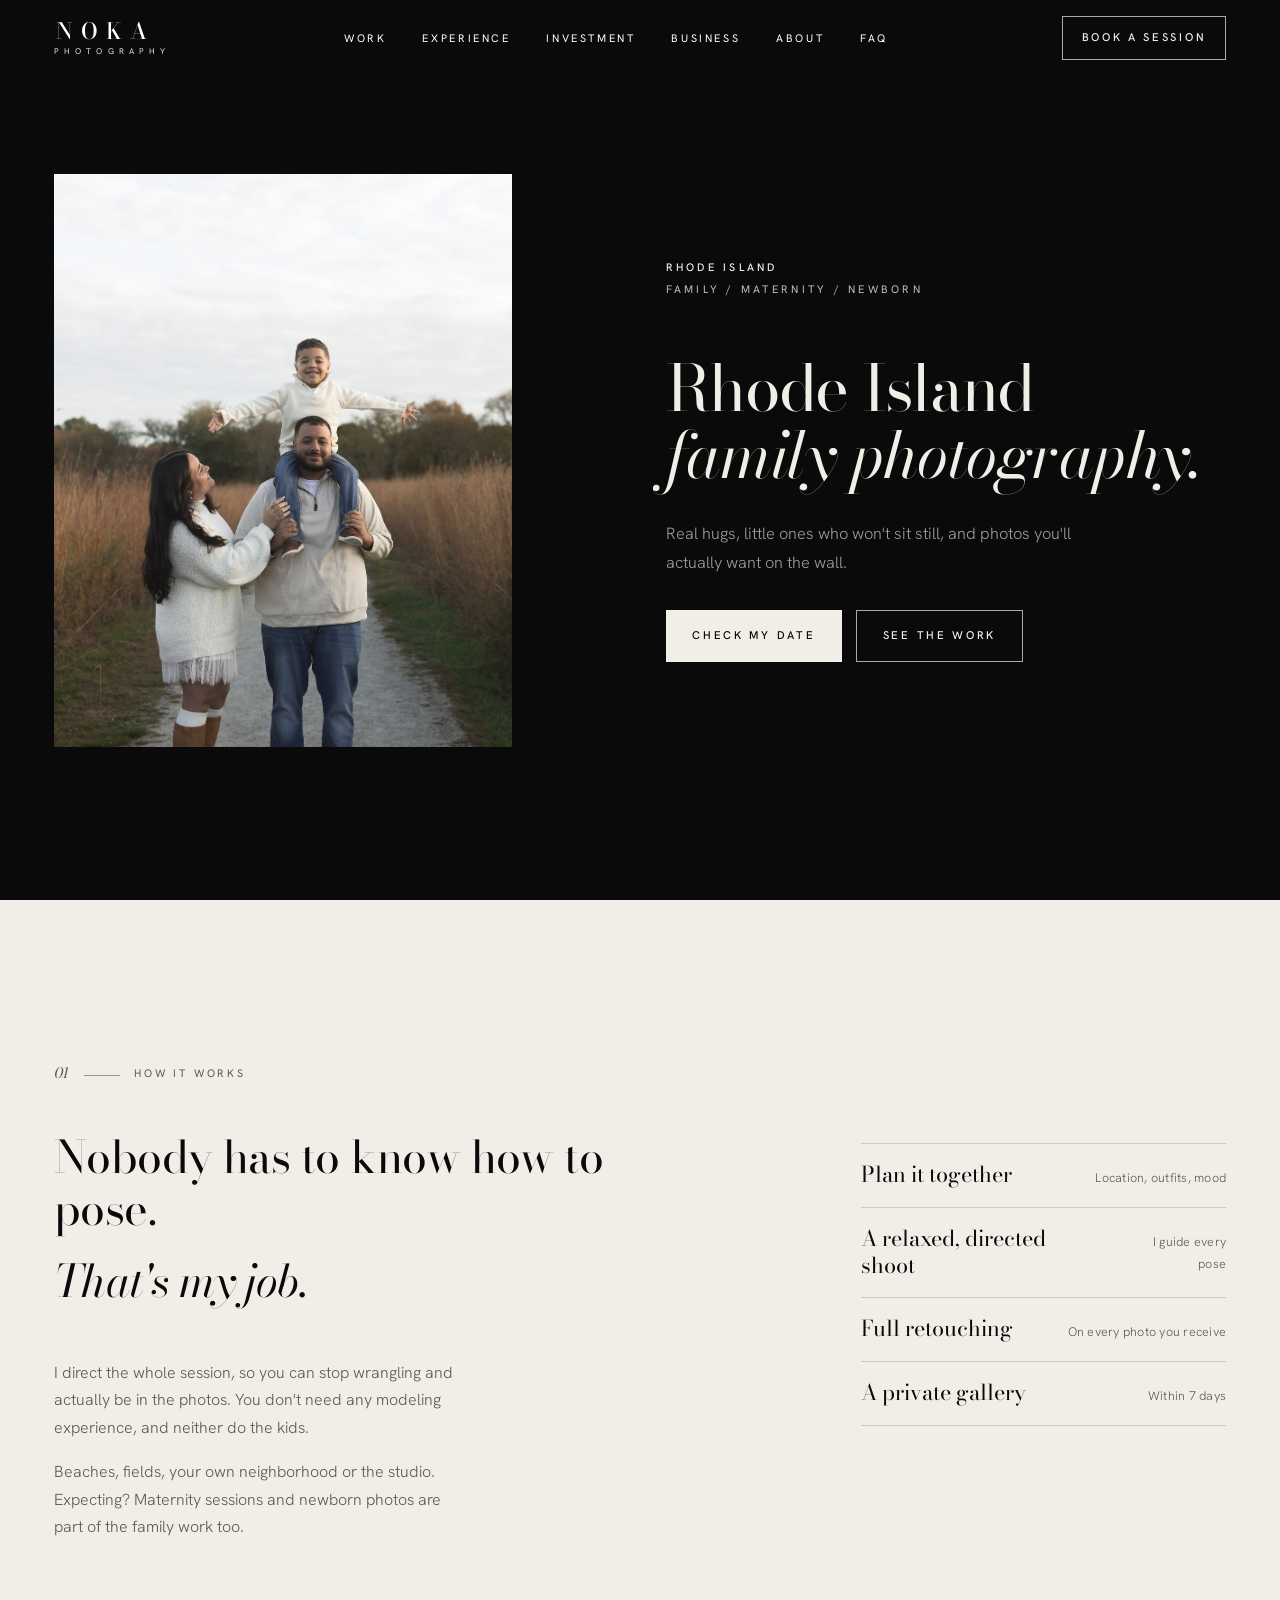
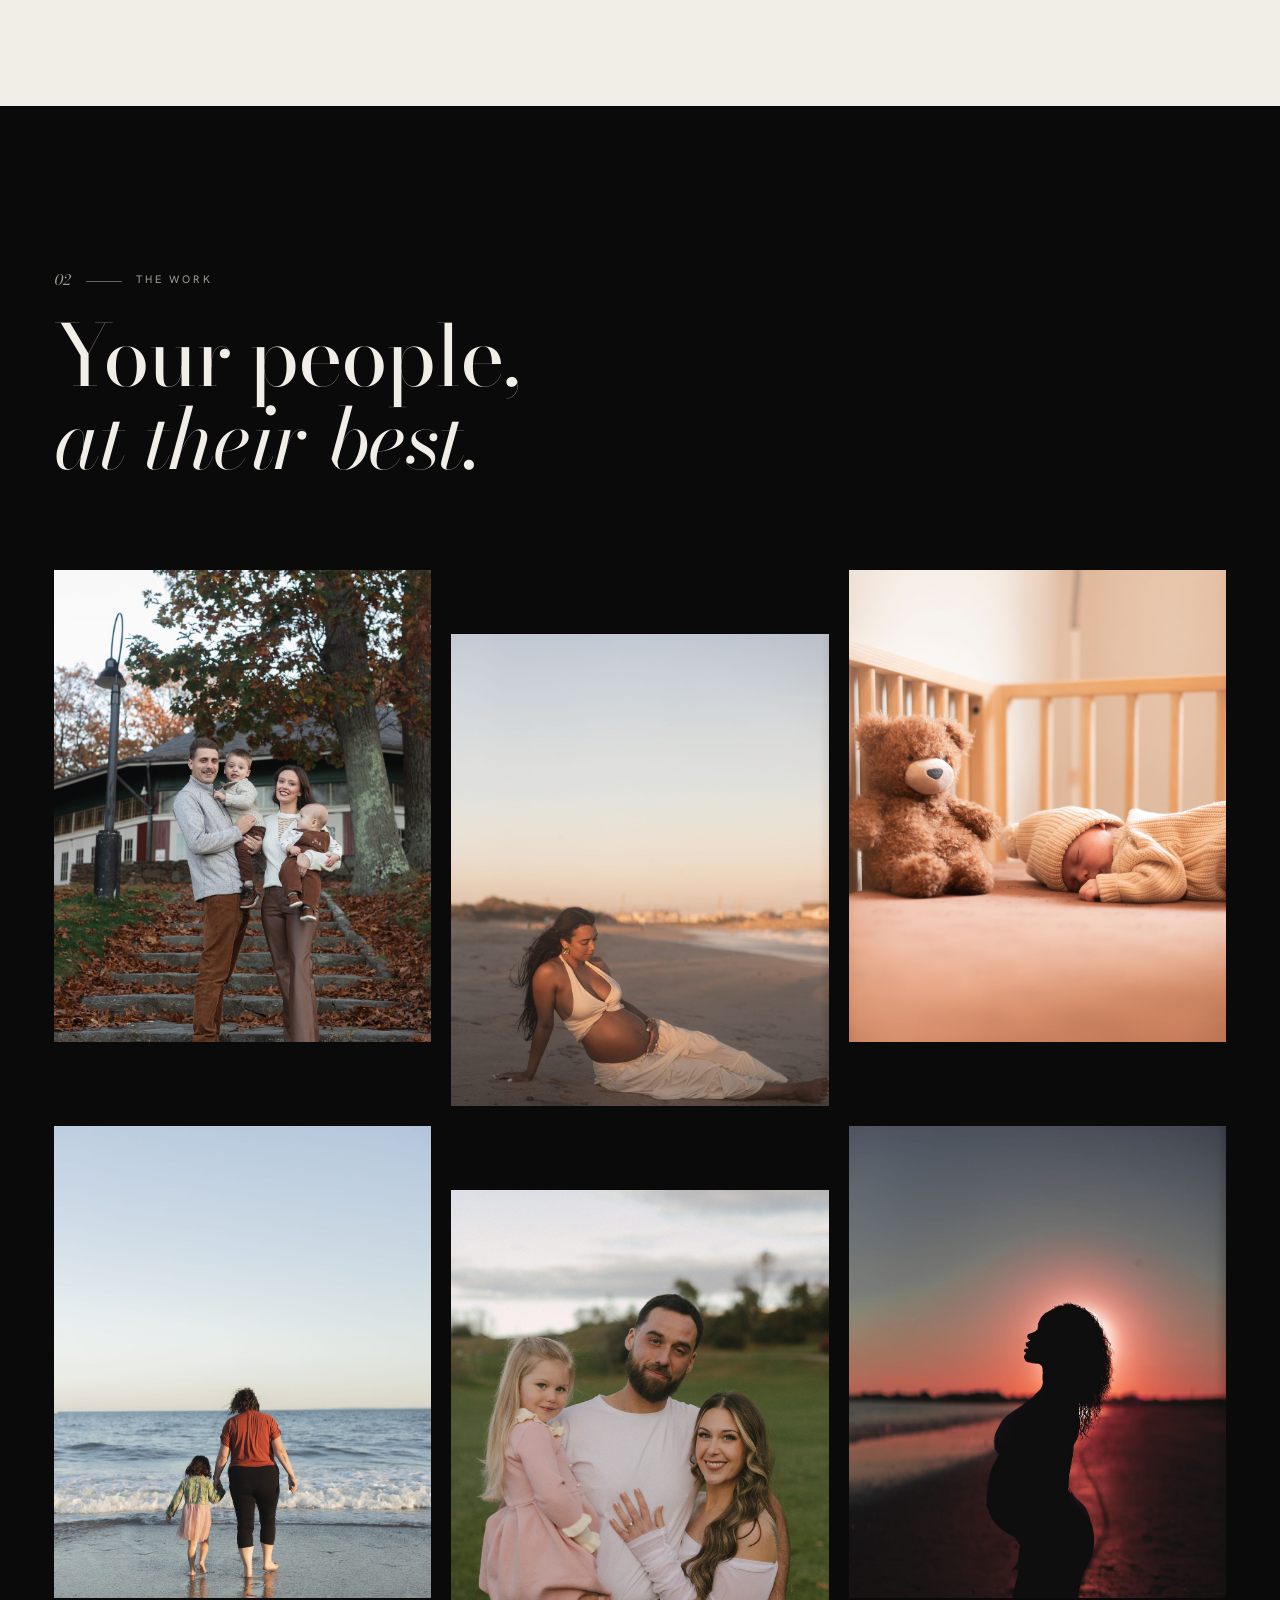
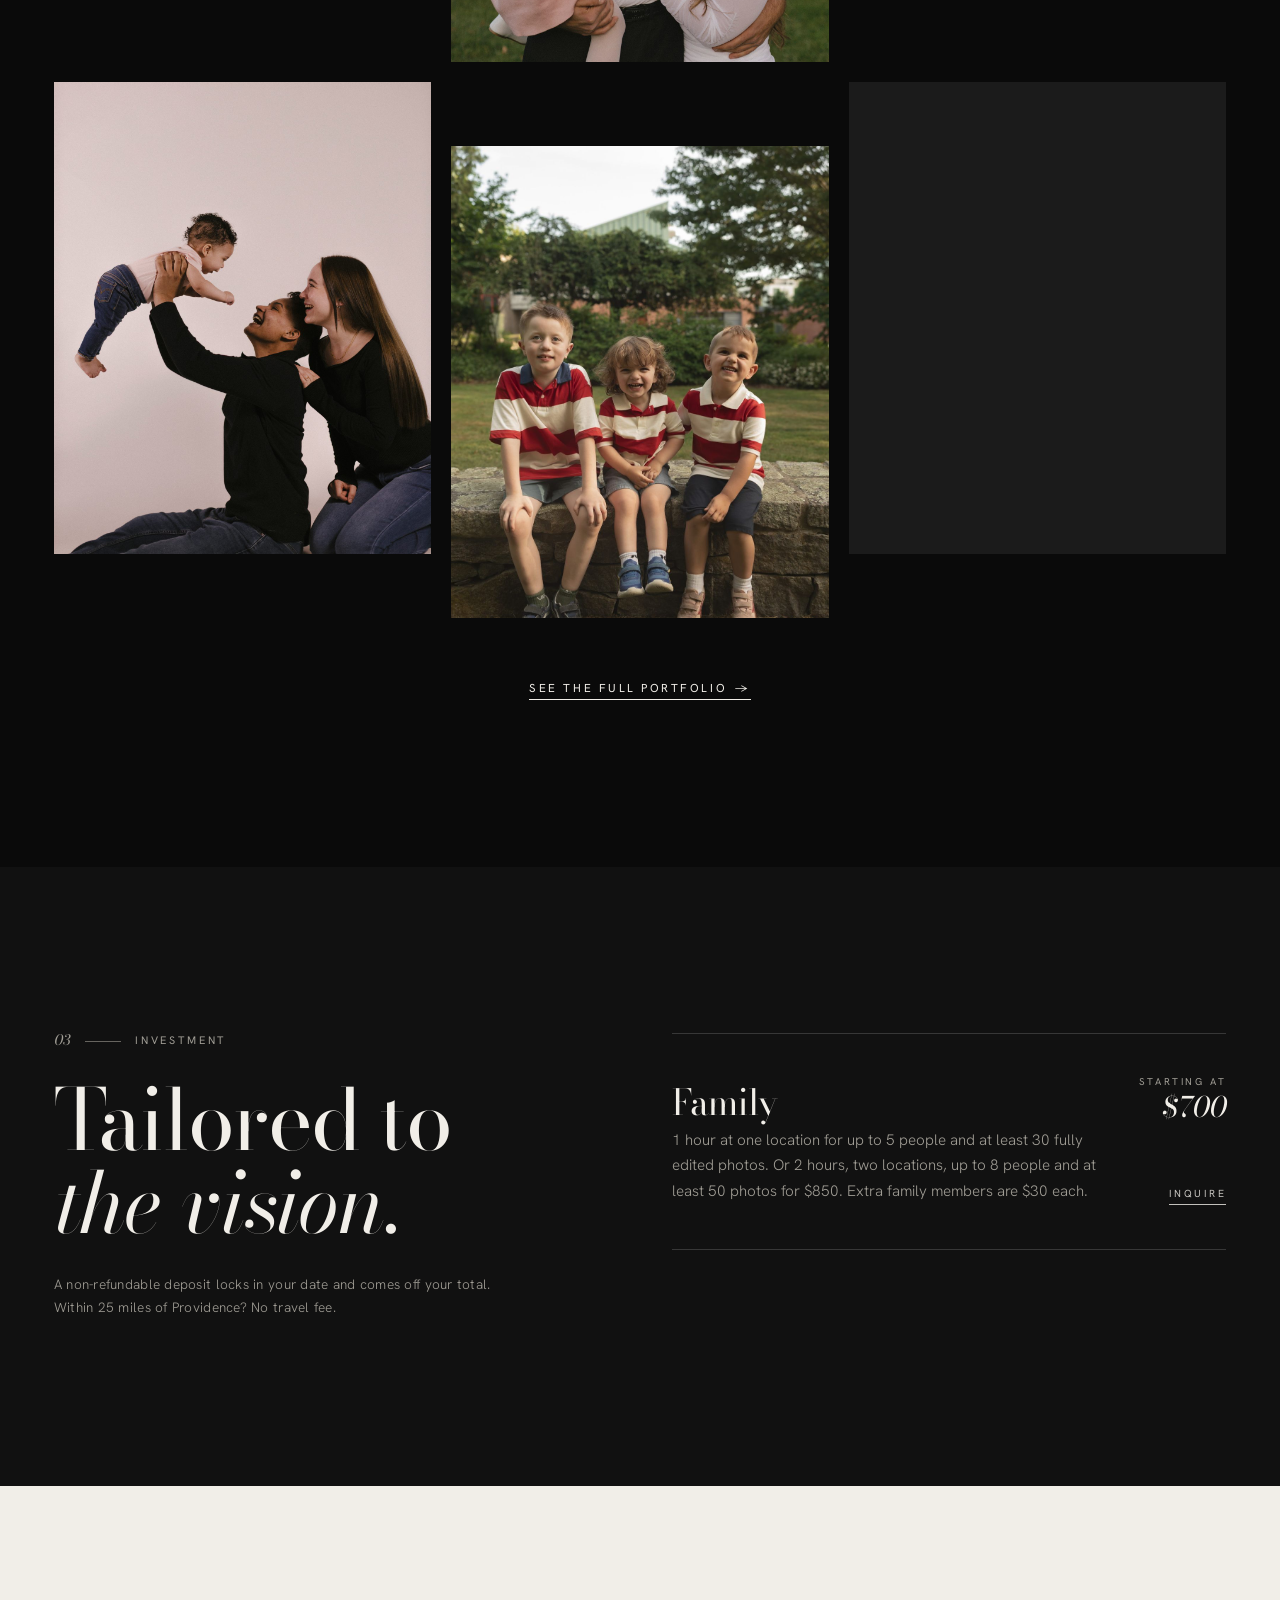
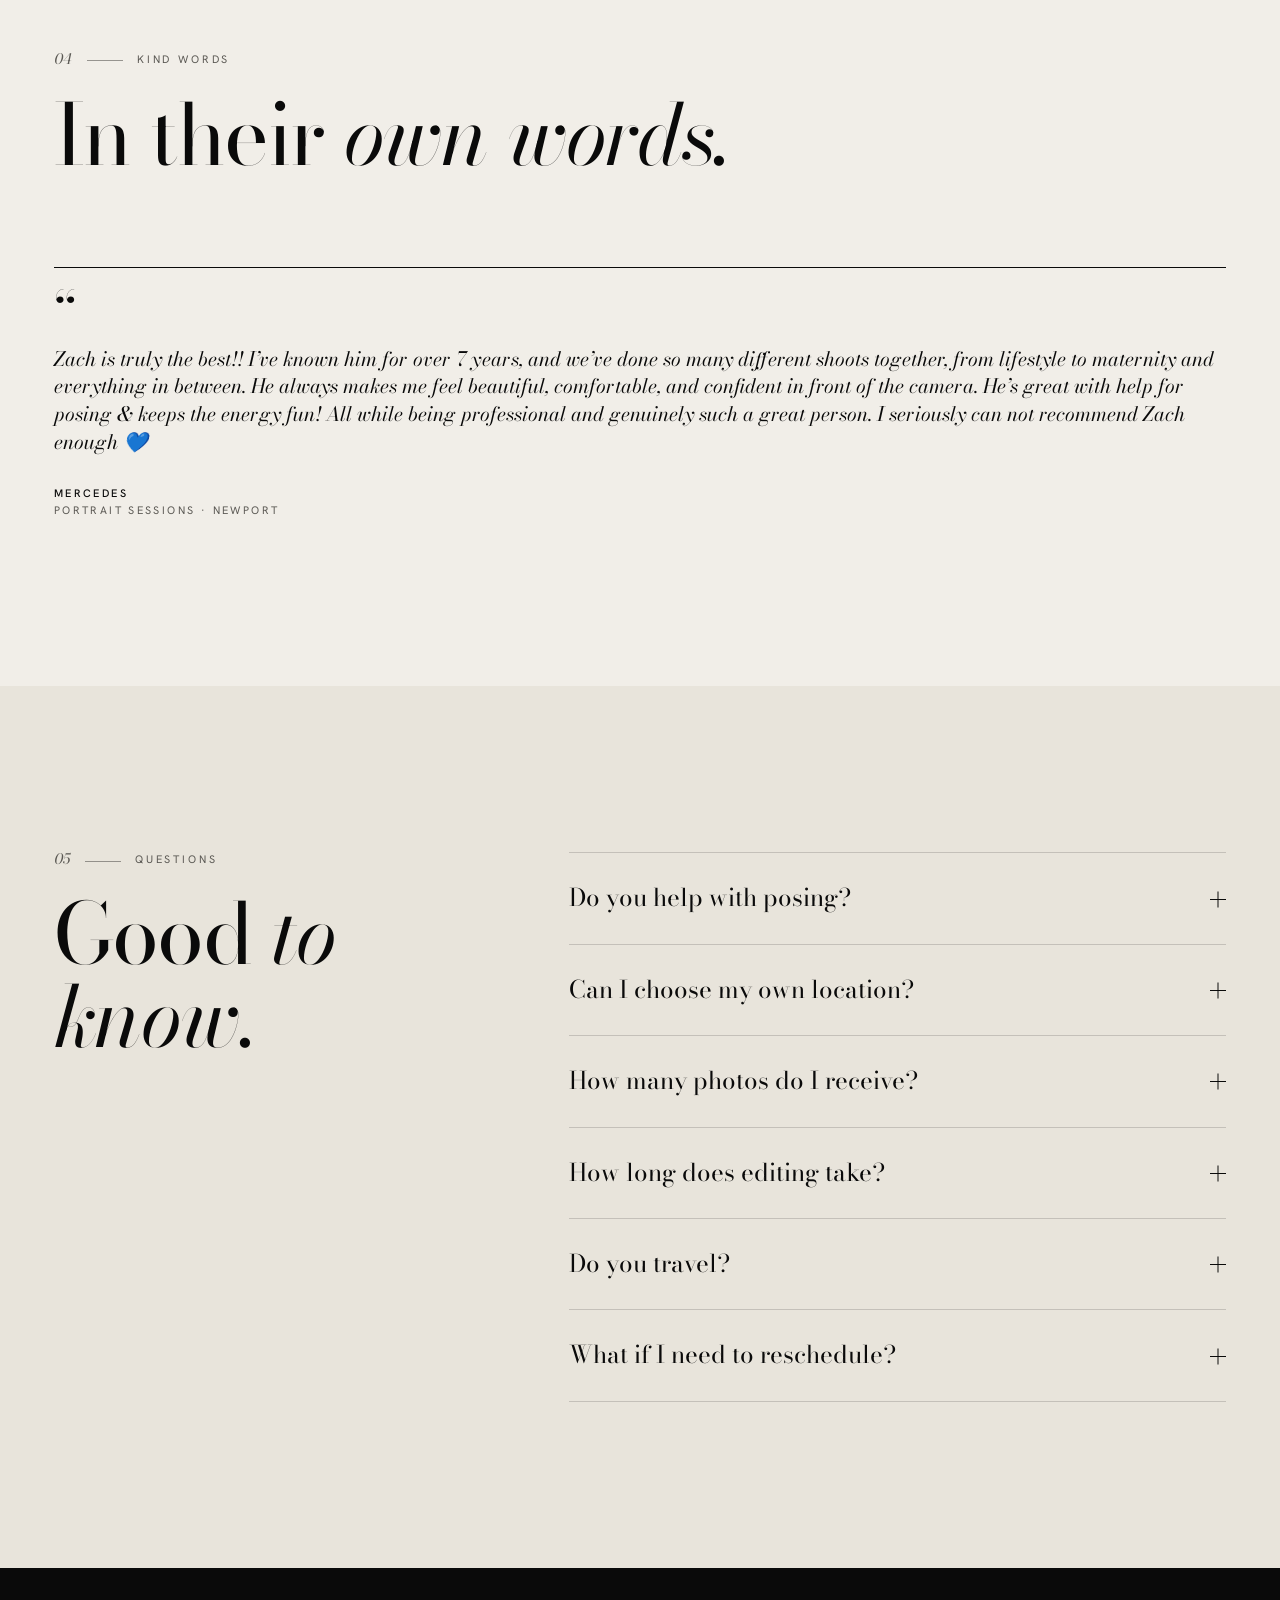
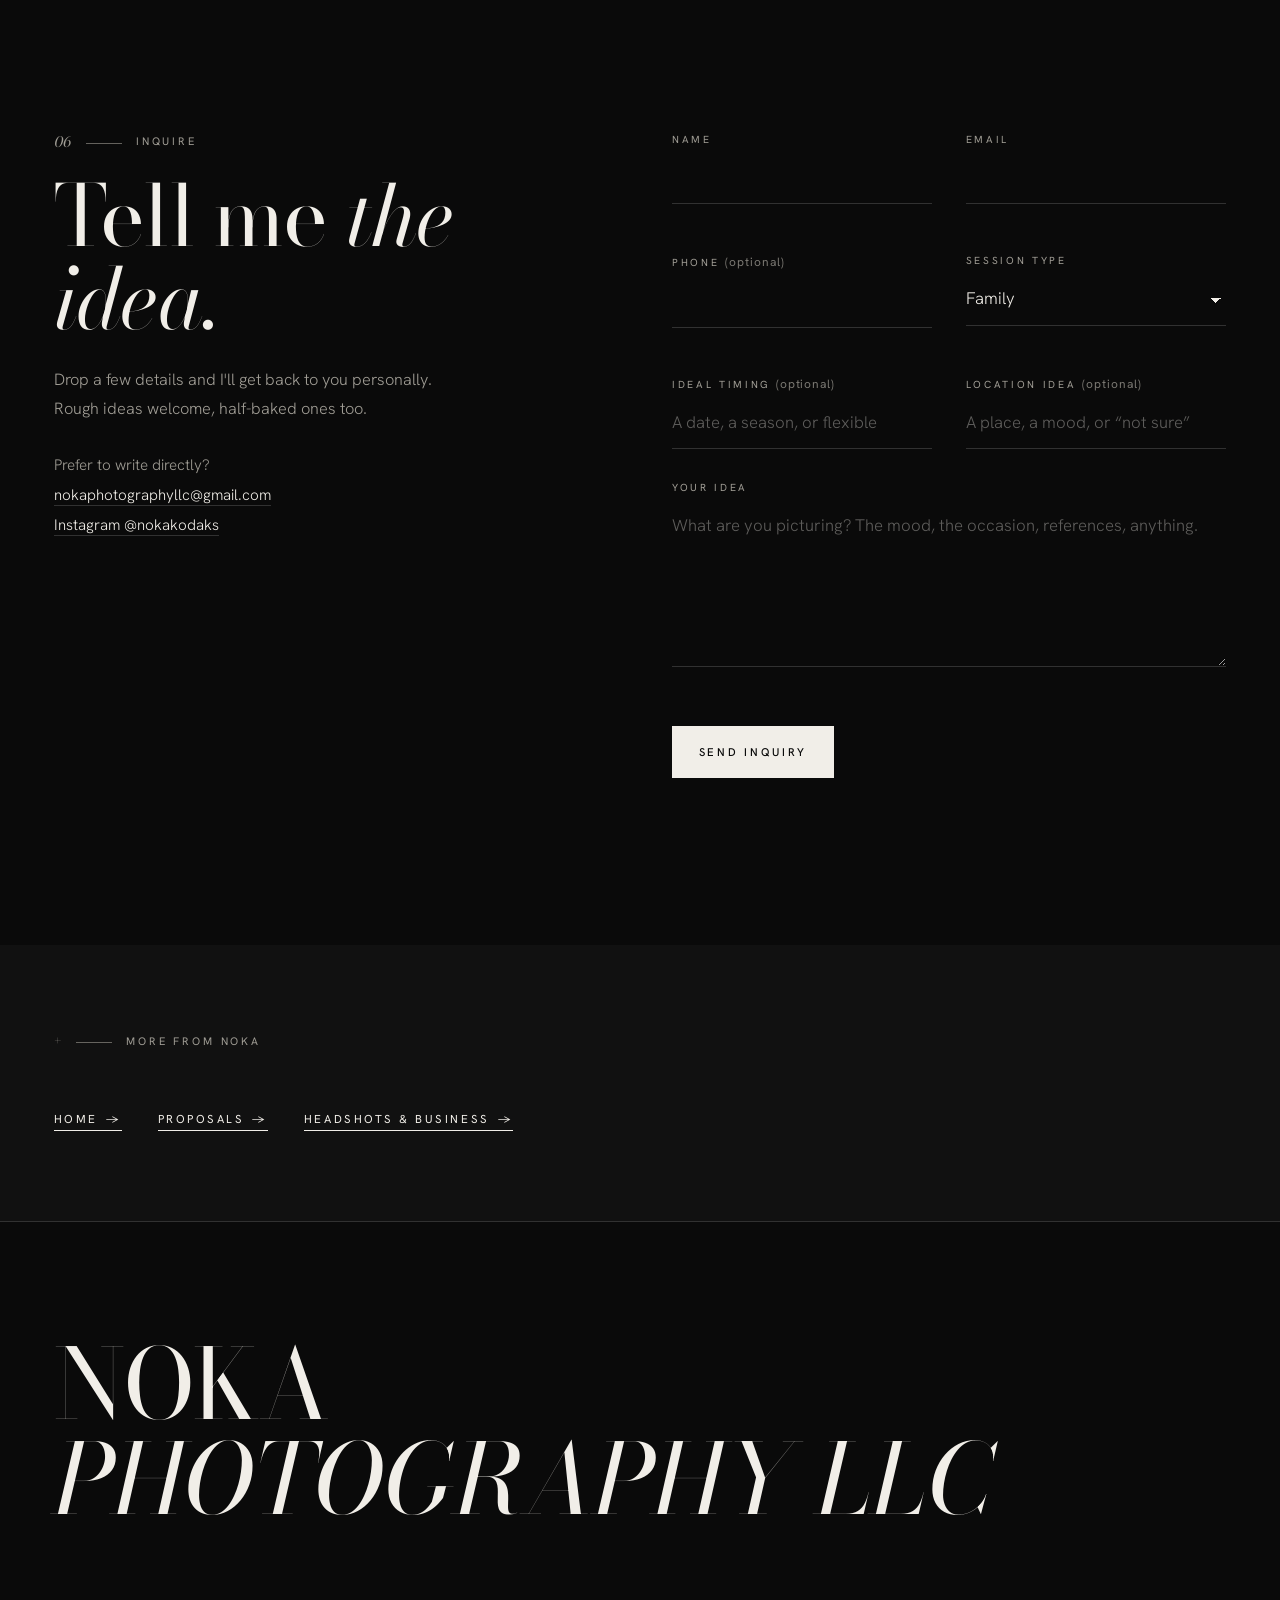
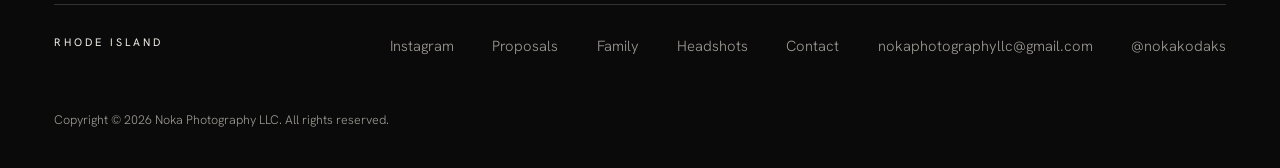
==== family/index.html @ b9b98d1d "Add Proposals, Family and Headshots & Business service pages Each page uses Zach's real photos, pric" ====
<!doctype html>
<html lang="en">
<head>
  <meta charset="utf-8">
  <meta name="viewport" content="width=device-width, initial-scale=1, viewport-fit=cover">
  <script>document.documentElement.classList.add('js');setTimeout(function(){if(!window.__nokaReady)document.documentElement.classList.remove('js');},3000);</script>
  <!-- Built by tools/service-pages.py. Edit the copy there and re-run it, so prices, reviews and FAQs stay in step with the homepage. -->

  <title>Rhode Island Family Photographer | Maternity &amp; Newborn | Noka Photography</title>
  <meta name="description" content="Family, maternity and newborn photos in Rhode Island by Zach Noka. Directed, relaxed sessions on the beach, in a field or in studio. From $700.">
  <meta name="robots" content="index, follow, max-image-preview:large">
  <meta name="theme-color" content="#0a0a0a">
  <link rel="canonical" href="https://nokaphotography.com/family/">
  <meta property="og:type" content="website">
  <meta property="og:site_name" content="Noka Photography">
  <meta property="og:title" content="Rhode Island Family Photographer | Maternity &amp; Newborn | Noka Photography">
  <meta property="og:description" content="Family, maternity and newborn photos in Rhode Island by Zach Noka. Directed, relaxed sessions on the beach, in a field or in studio. From $700.">
  <meta property="og:url" content="https://nokaphotography.com/family/">
  <meta property="og:image" content="https://nokaphotography.com/images/family-02.jpg">
  <meta name="twitter:card" content="summary_large_image">
  <link rel="icon" href="../favicon.svg" type="image/svg+xml">
  <script type="application/ld+json">
{
  "@context": "https://schema.org",
  "@graph": [
    {
      "@type": "Service",
      "name": "Family photography",
      "serviceType": "Family photography",
      "url": "https://nokaphotography.com/family/",
      "provider": {
        "@id": "https://nokaphotography.com/#business"
      },
      "areaServed": {
        "@type": "State",
        "name": "Rhode Island"
      },
      "image": "https://nokaphotography.com/images/family-02.jpg",
      "description": "Family, maternity and newborn photos in Rhode Island by Zach Noka. Directed, relaxed sessions on the beach, in a field or in studio. From $700.",
      "offers": {
        "@type": "Offer",
        "priceCurrency": "USD",
        "price": "700",
        "url": "https://nokaphotography.com/family/"
      }
    },
    {
      "@type": "BreadcrumbList",
      "itemListElement": [
        {
          "@type": "ListItem",
          "position": 1,
          "name": "Noka Photography",
          "item": "https://nokaphotography.com/"
        },
        {
          "@type": "ListItem",
          "position": 2,
          "name": "Family, maternity & newborn",
          "item": "https://nokaphotography.com/family/"
        }
      ]
    }
  ]
}
  </script>

  <link rel="preconnect" href="https://fonts.googleapis.com">
  <link rel="preconnect" href="https://fonts.gstatic.com" crossorigin>
  <link rel="stylesheet" href="https://fonts.googleapis.com/css2?family=Bodoni+Moda:ital,opsz,wght@0,6..96,400;0,6..96,500;1,6..96,400;1,6..96,500&family=Hanken+Grotesk:wght@300;400;500&display=swap">
  <link rel="stylesheet" href="../css/styles.css">
</head>

<body>
  <a class="skip-link" href="#main">Skip to content</a>

  <!-- ======================= COMPONENT: NAVIGATION ======================= -->
  <header class="nav" id="nav">
    <a class="logo" href="../" aria-label="Noka Photography, home">
      <span class="logo__main">NOKA</span>
      <span class="logo__sub">Photography</span>
    </a>

    <nav class="nav__links" aria-label="Primary">
      <a href="../#portfolio">Work</a>
      <a href="../#experience">Experience</a>
      <a href="../#investment">Investment</a>
      <a href="../#business">Business</a>
      <a href="../#about">About</a>
      <a href="../#faq">FAQ</a>
    </nav>

    <a class="btn btn--light btn--sm nav__cta" href="#inquire">Book a session</a>

    <button class="nav__toggle" id="menuToggle" aria-expanded="false" aria-controls="menu">
      <span class="nav__toggle-label" data-open="Menu" data-close="Close">Menu</span>
    </button>
  </header>

  <div class="menu" id="menu" aria-hidden="true">
    <nav class="menu__links" aria-label="Mobile">
      <a href="../#portfolio">Work</a>
      <a href="../#experience">Experience</a>
      <a href="../#investment">Investment</a>
      <a href="../#business">For Businesses</a>
      <a href="../#about">About</a>
      <a href="../#faq">FAQ</a>
      <a href="#inquire">Book a session</a>
    </nav>
    <div class="menu__foot">
      <a href="mailto:nokaphotographyllc@gmail.com">nokaphotographyllc@gmail.com</a>
      <a href="https://www.instagram.com/nokakodaks/" target="_blank" rel="noopener">@nokakodaks</a>
    </div>
  </div>

  <main id="main">

    <section class="section section--ink svc-hero" aria-labelledby="svc-title">
      <div class="wrap about__grid">
        <figure class="about__figure">
          <div class="mask is-in"><img src="../images/family-02.jpg" style="object-position:50% 35%" width="1000" height="1250" fetchpriority="high" decoding="async" alt="Dad with son on his shoulders and mom on a path in Rhode Island"></div>
        </figure>
        <div class="about__text">
          <p class="hero__kicker"><span>Rhode Island</span><span>Family / Maternity / Newborn</span></p>
          <h1 id="svc-title">Rhode Island<br><em>family photography.</em></h1>
          <p class="lede">Real hugs, little ones who won't sit still, and photos you'll actually want on the wall.</p>
          <div class="svc-hero__actions">
            <a class="btn btn--solid-light" href="#inquire" data-inquire data-session="Family">Check my date</a>
            <a class="btn btn--light" href="#work">See the work</a>
          </div>
        </div>
      </div>
    </section>

    <section class="section section--paper intro" aria-labelledby="how-title">
      <div class="wrap intro__grid">
        <div class="intro__text">
          <p class="eyebrow reveal"><span>01</span> How it works</p>
          <h2 id="how-title" class="statement reveal">Nobody has to know how to pose. <em>That's my job.</em></h2>
          <div class="intro__body reveal">
            <p>I direct the whole session, so you can stop wrangling and actually be in the photos. You don't need any modeling experience, and neither do the kids.</p>
            <p>Beaches, fields, your own neighborhood or the studio. Expecting? Maternity sessions and newborn photos are part of the family work too.</p>
          </div>
        </div>
        <div class="intro__figure reveal" style="margin-top:clamp(0px,6vw,100px)">
          <ul class="sig__list">
            <li><span>Plan it together</span><small>Location, outfits, mood</small></li>
            <li><span>A relaxed, directed shoot</span><small>I guide every pose</small></li>
            <li><span>Full retouching</span><small>On every photo you receive</small></li>
            <li><span>A private gallery</span><small>Within 7 days</small></li>
          </ul>
        </div>
      </div>
    </section>

    <section class="section section--ink" id="work" aria-labelledby="work-title">
      <div class="wrap">
        <header class="sec-head">
          <p class="eyebrow reveal"><span>02</span> The work</p>
          <h2 id="work-title" class="display reveal">Your people,<br><em>at their best.</em></h2>
        </header>
        <div class="svc-grid">
          <figure class="reveal" style="--d:0"><div class="mask"><img src="../images/family-03.jpg" width="1000" height="1250" loading="lazy" decoding="async" alt="Young family with two little ones in fall leaves"></div></figure>
          <figure class="reveal" style="--d:120"><div class="mask"><img src="../images/family-05.jpg" width="1000" height="1250" loading="lazy" decoding="async" alt="Maternity portrait on the beach at sunset"></div></figure>
          <figure class="reveal" style="--d:240"><div class="mask"><img src="../images/family-08.jpg" width="1000" height="1250" loading="lazy" decoding="async" alt="Newborn asleep in a crib beside a teddy bear"></div></figure>
          <figure class="reveal" style="--d:0"><div class="mask"><img src="../images/family-01.jpg" width="1000" height="1250" loading="lazy" decoding="async" alt="Mom and daughter walking into the ocean at sunset"></div></figure>
          <figure class="reveal" style="--d:120"><div class="mask"><img src="../images/family-10.jpg" width="1000" height="1250" loading="lazy" decoding="async" alt="Mom, dad and daughter together in a green field"></div></figure>
          <figure class="reveal" style="--d:240"><div class="mask"><img src="../images/family-04.jpg" width="1000" height="1250" loading="lazy" decoding="async" alt="Maternity silhouette against a red sunset"></div></figure>
          <figure class="reveal" style="--d:0"><div class="mask"><img src="../images/family-09.jpg" width="1000" height="1250" loading="lazy" decoding="async" alt="Dad lifting the baby overhead while mom laughs, studio family portrait"></div></figure>
          <figure class="reveal" style="--d:120"><div class="mask"><img src="../images/family-06.jpg" width="1000" height="1250" loading="lazy" decoding="async" alt="Three kids in matching striped shirts on a stone wall"></div></figure>
          <figure class="reveal" style="--d:240"><div class="mask"><img src="../images/family-11.jpg" width="1000" height="1250" loading="lazy" decoding="async" alt="Mom and two sons dressed for the holidays on a covered bridge"></div></figure>
        </div>
        <p class="pf__more reveal" style="margin-top:clamp(40px,5vw,64px)"><a class="link-arrow" href="../#portfolio">See the full portfolio <span aria-hidden="true">→</span></a></p>
      </div>
    </section>

    <section class="section section--ink2 invest" aria-labelledby="inv-title">
      <div class="wrap invest__grid">
        <header class="invest__head">
          <p class="eyebrow reveal"><span>03</span> Investment</p>
          <h2 id="inv-title" class="display reveal">Tailored to <em>the vision.</em></h2>
          <p class="invest__note reveal">A non-refundable deposit locks in your date and comes off your total. Within 25 miles of Providence? No travel fee.</p>
        </header>
        <ul class="price-list">
          <li class="price-row reveal"><h3 class="price-row__name">Family</h3><div class="price-row__price"><span>Starting at</span><strong>$700</strong></div><p class="price-row__note">1 hour at one location for up to 5 people and at least 30 fully edited photos. Or 2 hours, two locations, up to 8 people and at least 50 photos for $850. Extra family members are $30 each.</p><a class="price-row__cta" href="#inquire" data-inquire data-session="Family">Inquire</a></li>
        </ul>
      </div>
    </section>

    <section class="section section--paper testi" aria-labelledby="testi-title">
      <div class="wrap">
        <header class="sec-head">
          <p class="eyebrow reveal"><span>04</span> Kind words</p>
          <h2 id="testi-title" class="display reveal">In their <em>own words.</em></h2>
        </header>
        <div class="svc-quotes">
          <figure class="quote reveal"><span class="quote__mark">“</span><blockquote class="quote__text" style="margin:0">Zach is truly the best!! I’ve known him for over 7 years, and we’ve done so many different shoots together, from lifestyle to maternity and everything in between. He always makes me feel beautiful, comfortable, and confident in front of the camera. He’s great with help for posing &amp; keeps the energy fun! All while being professional and genuinely such a great person. I seriously can not recommend Zach enough 💙</blockquote><figcaption class="quote__by"><strong>Mercedes</strong>Portrait Sessions · Newport</figcaption></figure>
        </div>
      </div>
    </section>

    <section class="section section--paper2 faq" aria-labelledby="faq-title">
      <div class="wrap faq__grid">
        <header class="faq__head">
          <p class="eyebrow reveal"><span>05</span> Questions</p>
          <h2 id="faq-title" class="display reveal">Good <em>to know.</em></h2>
        </header>
        <div class="faq__list reveal">

          <div class="faq__item">
            <h3><button class="faq__q" aria-expanded="false" aria-controls="a1" id="q1">Do you help with posing?<span class="faq__icon" aria-hidden="true"></span></button></h3>
            <div class="faq__a" id="a1" role="region" aria-labelledby="q1"><div><p>Yes. You don’t need any modeling experience. I’ll direct you throughout the shoot, so you’re never left guessing what to do with your hands.</p></div></div>
          </div>

          <div class="faq__item">
            <h3><button class="faq__q" aria-expanded="false" aria-controls="a2" id="q2">Can I choose my own location?<span class="faq__icon" aria-hidden="true"></span></button></h3>
            <div class="faq__a" id="a2" role="region" aria-labelledby="q2"><div><p>Absolutely. Pick somewhere that means something to you, or I’ll suggest spots that suit the look you want. I’ll check the light and logistics beforehand.</p></div></div>
          </div>

          <div class="faq__item">
            <h3><button class="faq__q" aria-expanded="false" aria-controls="a3" id="q3">How many photos do I receive?<span class="faq__icon" aria-hidden="true"></span></button></h3>
            <div class="faq__a" id="a3" role="region" aria-labelledby="q3"><div><p>A minimum of 25 fully edited photos per shoot, delivered in a private online gallery. Additional photos can be added for $10 each.</p></div></div>
          </div>

          <div class="faq__item">
            <h3><button class="faq__q" aria-expanded="false" aria-controls="a4" id="q4">How long does editing take?<span class="faq__icon" aria-hidden="true"></span></button></h3>
            <div class="faq__a" id="a4" role="region" aria-labelledby="q4"><div><p>Within 7 days after your shoot. Your gallery link arrives by email.</p></div></div>
          </div>

          <div class="faq__item">
            <h3><button class="faq__q" aria-expanded="false" aria-controls="a5" id="q5">Do you travel?<span class="faq__icon" aria-hidden="true"></span></button></h3>
            <div class="faq__a" id="a5" role="region" aria-labelledby="q5"><div><p>Yes. Travel within 25 miles is included. Beyond that, a travel fee applies. I’m also open to destination shoots.</p></div></div>
          </div>

          <div class="faq__item">
            <h3><button class="faq__q" aria-expanded="false" aria-controls="a6" id="q6">What if I need to reschedule?<span class="faq__icon" aria-hidden="true"></span></button></h3>
            <div class="faq__a" id="a6" role="region" aria-labelledby="q6"><div><p>Let me know at least 24 hours ahead and we’ll move your session at no charge. For outdoor shoots, weather delays are rescheduled for free.</p></div></div>
          </div>

        </div>
      </div>
    </section>

    <section class="section section--ink inquire" id="inquire" aria-labelledby="inq-title">
      <div class="wrap inquire__grid">
        <header class="inquire__head">
          <p class="eyebrow reveal"><span>06</span> Inquire</p>
          <h2 id="inq-title" class="display reveal">Tell me <em>the idea.</em></h2>
          <p class="lede reveal">Drop a few details and I'll get back to you personally. Rough ideas welcome, half-baked ones too.</p>
          <p class="inquire__direct reveal">
            Prefer to write directly?<br>
            <a href="mailto:nokaphotographyllc@gmail.com">nokaphotographyllc@gmail.com</a><br>
            <a href="https://www.instagram.com/nokakodaks/" target="_blank" rel="noopener">Instagram @nokakodaks</a>
          </p>
        </header>

        <form class="form reveal" id="inquiryForm" name="inquiry" method="POST" action="/" data-netlify="true" netlify-honeypot="website" novalidate>
          <input type="hidden" name="form-name" value="inquiry">
          <input type="hidden" name="subject" value="New session inquiry from nokaphotography.com">
          <div class="field">
            <label for="f-name">Name</label>
            <input id="f-name" name="name" type="text" autocomplete="name" required>
            <span class="field__err" aria-live="polite"></span>
          </div>
          <div class="field">
            <label for="f-email">Email</label>
            <input id="f-email" name="email" type="email" autocomplete="email" required>
            <span class="field__err" aria-live="polite"></span>
          </div>
          <div class="field">
            <label for="f-phone">Phone <small>(optional)</small></label>
            <input id="f-phone" name="phone" type="tel" autocomplete="tel">
          </div>
          <div class="field">
            <label for="f-session">Session type</label>
            <select id="f-session" name="session" required>
              <option value="">Select one</option>
              <option>Portrait Session</option>
              <option>Editorial / Creative</option>
              <option>Couples</option>
              <option>Proposal</option>
              <option>Beauty / Glamour</option>
              <option>Lifestyle / Beach</option>
              <option>Swimwear</option>
              <option selected>Family</option>
              <option>Graduation</option>
              <option>Headshots</option>
              <option>Group</option>
              <option>Event</option>
              <option>Business / Brand</option>
              <option>Not sure yet</option>
            </select>
            <span class="field__err" aria-live="polite"></span>
          </div>
          <div class="field">
            <label for="f-when">Ideal timing <small>(optional)</small></label>
            <input id="f-when" name="timing" type="text" placeholder="A date, a season, or flexible">
          </div>
          <div class="field">
            <label for="f-where">Location idea <small>(optional)</small></label>
            <input id="f-where" name="location" type="text" placeholder="A place, a mood, or &ldquo;not sure&rdquo;">
          </div>
          <div class="field field--full">
            <label for="f-idea">Your idea</label>
            <textarea id="f-idea" name="message" rows="5" required placeholder="What are you picturing? The mood, the occasion, references, anything."></textarea>
            <span class="field__err" aria-live="polite"></span>
          </div>
          <div class="field field--full field--hp" aria-hidden="true">
            <label for="f-website">Leave this empty</label>
            <input id="f-website" name="website" type="text" tabindex="-1" autocomplete="off">
          </div>
          <div class="form__foot field--full">
            <button class="btn btn--solid-light" type="submit" id="formSubmit">Send inquiry</button>
            <p class="form__status" id="formStatus" role="status" aria-live="polite"></p>
          </div>
        </form>
      </div>
    </section>

    <section class="section section--ink2" aria-label="Other sessions" style="padding-block:clamp(56px,7vw,100px)">
      <div class="wrap">
        <p class="eyebrow"><span>+</span> More from Noka</p>
        <div class="svc-links">
          <a class="link-arrow" href="../">Home <span aria-hidden="true">→</span></a>
          <a class="link-arrow" href="../proposals/">Proposals <span aria-hidden="true">→</span></a> <a class="link-arrow" href="../headshots/">Headshots &amp; business <span aria-hidden="true">→</span></a>
        </div>
      </div>
    </section>
  </main>

  <!-- ======================= 12. COMPONENT: FOOTER ======================= -->
  <footer class="footer section--ink" aria-label="Site footer">
    <div class="wrap">
      <p class="footer__mark" aria-label="Noka Photography LLC">
        <span>NOKA</span><span>PHOTOGRAPHY LLC</span>
      </p>
      <div class="footer__row">
        <p class="footer__loc">Rhode Island</p>
        <ul class="footer__links">
          <li><a href="https://www.instagram.com/nokakodaks/" target="_blank" rel="noopener">Instagram</a></li>
          <li><a href="../proposals/">Proposals</a></li>
          <li><a href="../family/">Family</a></li>
          <li><a href="../headshots/">Headshots</a></li>
          <li><a href="#inquire">Contact</a></li>
          <li><a href="mailto:nokaphotographyllc@gmail.com">nokaphotographyllc@gmail.com</a></li>
          <li><a href="https://www.instagram.com/nokakodaks/" target="_blank" rel="noopener">@nokakodaks</a></li>
        </ul>
      </div>
      <p class="footer__copy">Copyright &copy; 2026 Noka Photography LLC. All rights reserved.</p>
    </div>
  </footer>

  <script src="../js/content.js"></script>
  <script src="../js/page.js" defer></script>
  <script>
    if (/(^|\.)nokaphotography\.com$/.test(location.hostname)) {
      var gc = document.createElement('script');
      gc.async = true;
      gc.src = 'https://gc.zgo.at/count.js';
      gc.setAttribute('data-goatcounter', 'https://nokaphotography.goatcounter.com/count');
      document.body.appendChild(gc);
    }
  </script>
</body>
</html>
---- css/styles.css ----
/* ==========================================================================
   NOKA PHOTOGRAPHY — STYLES
   Monochrome editorial system: ink / paper / one display serif + one sans.
   ========================================================================== */

:root {
  --ink: #0a0a0a;
  --ink-2: #111111;
  --paper: #f1eee8;
  --paper-2: #e8e4db;
  --mute-d: #a09d95;
  --mute-l: #5b5954;
  --line-d: rgba(255, 255, 255, .16);
  --line-l: rgba(10, 10, 10, .16);

  --serif: "Bodoni Moda", "Didot", "Bodoni 72", Georgia, "Times New Roman", serif;
  --sans: "Hanken Grotesk", "Helvetica Neue", Arial, system-ui, sans-serif;

  --gutter: clamp(20px, 4.2vw, 72px);
  --nav-h: 76px;
  --ease: cubic-bezier(.2, .7, .1, 1);
}

*, *::before, *::after { box-sizing: border-box; }
html { scroll-behavior: smooth; -webkit-text-size-adjust: 100%; }
body {
  margin: 0;
  font: 300 1rem/1.7 var(--sans);
  background: var(--ink);
  color: var(--paper);
  -webkit-font-smoothing: antialiased;
  text-rendering: optimizeLegibility;
  overflow-x: hidden;
}
html.no-scroll { overflow: hidden; }
img { display: block; max-width: 100%; height: auto; }
a { color: inherit; text-decoration: none; }
button, input, select, textarea { font: inherit; color: inherit; }
button { background: none; border: 0; padding: 0; cursor: pointer; }
h1, h2, h3, p, ul, ol, figure { margin: 0; padding: 0; }
ul, ol { list-style: none; }
em { font-style: italic; }
::selection { background: var(--paper); color: var(--ink); }

:focus-visible { outline: 2px solid currentColor; outline-offset: 5px; }
.skip-link {
  position: fixed; left: 12px; top: 12px; z-index: 100;
  background: var(--paper); color: var(--ink); padding: 12px 18px; font-size: .8rem;
  transform: translateY(-200%); visibility: hidden;
}
.skip-link:focus { transform: none; visibility: visible; }
.sr-only {
  position: absolute !important; width: 1px; height: 1px; overflow: hidden;
  clip: rect(0 0 0 0); white-space: nowrap;
}

.wrap { padding-inline: var(--gutter); }

/* ---------- sections ---------- */
.section { padding-block: clamp(88px, 13vw, 200px); scroll-margin-top: 0; }
.section--ink   { background: var(--ink);   color: var(--paper); --mute: var(--mute-d); --line: var(--line-d); }
.section--ink2  { background: var(--ink-2); color: var(--paper); --mute: var(--mute-d); --line: var(--line-d); }
.section--paper { background: var(--paper); color: var(--ink);   --mute: var(--mute-l); --line: var(--line-l); }
.section--paper2{ background: var(--paper-2); color: var(--ink); --mute: var(--mute-l); --line: var(--line-l); }
.muted { color: var(--mute, var(--mute-d)); }

/* ---------- typography ---------- */
.eyebrow {
  display: flex; align-items: center; gap: 14px;
  font: 400 .68rem/1 var(--sans); letter-spacing: .26em; text-transform: uppercase;
  color: var(--mute);
}
.eyebrow span { font-family: var(--serif); font-style: italic; font-size: .9rem; letter-spacing: .04em; text-transform: none; }
.eyebrow span::after { content: ""; display: inline-block; width: 36px; height: 1px; background: currentColor; vertical-align: middle; margin-left: 14px; opacity: .6; }

.display {
  font: 400 clamp(2.5rem, 6.6vw, 6.4rem)/.98 var(--serif);
  letter-spacing: -.02em;
}
.display em { font-weight: 400; }
.statement {
  font: 400 clamp(1.7rem, 3.5vw, 3.3rem)/1.16 var(--serif);
  letter-spacing: -.012em;
}
.statement em { display: block; margin-top: .45em; }
.lede { font-size: clamp(1.02rem, 1.25vw, 1.2rem); line-height: 1.75; color: var(--mute); max-width: 46ch; }

.sec-head { margin-bottom: clamp(48px, 7vw, 110px); }
.sec-head .display { margin-top: 28px; }
.sec-head--split { display: flex; justify-content: space-between; align-items: flex-end; gap: 24px; flex-wrap: wrap; }

.link-arrow {
  display: inline-flex; gap: .7em; align-items: center;
  font: 400 .72rem/1 var(--sans); letter-spacing: .22em; text-transform: uppercase;
  padding-bottom: 6px; border-bottom: 1px solid currentColor;
  transition: gap .4s var(--ease), opacity .3s;
}
.link-arrow:hover { gap: 1.2em; }

/* ---------- buttons ---------- */
.btn {
  --b-fg: var(--paper); --b-bg: transparent; --b-bd: currentColor; --b-hfg: var(--ink); --b-hbg: var(--paper);
  display: inline-flex; align-items: center; justify-content: center;
  padding: 1.25em 2.3em; min-height: 52px;
  font: 500 .7rem/1 var(--sans); letter-spacing: .24em; text-transform: uppercase; white-space: nowrap;
  color: var(--b-fg); background: var(--b-bg); border: 1px solid var(--b-bd);
  transition: color .45s var(--ease), background-color .45s var(--ease), border-color .45s;
}
.btn:hover { color: var(--b-hfg); background: var(--b-hbg); }
.btn--light { --b-bd: rgba(241, 238, 232, .7); }
.btn--solid-light { --b-fg: var(--ink); --b-bg: var(--paper); --b-bd: var(--paper); --b-hfg: var(--paper); --b-hbg: transparent; }
.btn--dark { --b-fg: var(--ink); --b-bd: var(--ink); --b-hfg: var(--paper); --b-hbg: var(--ink); }
.btn--sm { padding: 1em 1.7em; min-height: 44px; }

/* ---------- reveal motion ---------- */
html.js .reveal { opacity: 0; transform: translateY(28px); }
html.js .reveal.is-in {
  opacity: 1; transform: none;
  transition: opacity 1.1s var(--ease) calc(var(--d, 0) * 1ms), transform 1.2s var(--ease) calc(var(--d, 0) * 1ms);
}
.mask { overflow: hidden; }
.mask img { transform: scale(1.12); transition: transform 1.8s var(--ease); }
.mask.is-in img, .reveal.is-in .mask img, .reveal.is-in.mask img { transform: scale(1); }

/* ==========================================================================
   NAVIGATION
   ========================================================================== */
.nav {
  position: fixed; inset: 0 0 auto 0; z-index: 50; height: var(--nav-h);
  display: flex; align-items: center; justify-content: space-between; gap: 24px;
  padding-inline: var(--gutter); color: #fff;
  transition: transform .6s var(--ease), background-color .5s, backdrop-filter .5s;
}
.nav.is-solid { background: rgba(10, 10, 10, .82); -webkit-backdrop-filter: blur(14px); backdrop-filter: blur(14px); }
.nav.is-hidden { transform: translateY(-100%); }
.logo { display: flex; flex-direction: column; line-height: 1; }
.logo__main { font: 500 1.4rem/1 var(--serif); letter-spacing: .36em; padding-left: .1em; }
.logo__sub { font: 400 .52rem/1 var(--sans); letter-spacing: .62em; text-transform: uppercase; margin-top: .7em; opacity: .85; }
.nav__links { display: flex; gap: clamp(20px, 2.8vw, 46px); }
.nav__links a {
  position: relative; font: 400 .68rem/1 var(--sans); letter-spacing: .24em; text-transform: uppercase; padding-block: 8px;
}
.nav__links a::after {
  content: ""; position: absolute; left: 0; right: 0; bottom: 0; height: 1px; background: currentColor;
  transform: scaleX(0); transform-origin: right; transition: transform .5s var(--ease);
}
.nav__links a:hover::after { transform: scaleX(1); transform-origin: left; }
.nav__toggle { display: none; font: 500 .68rem/1 var(--sans); letter-spacing: .26em; text-transform: uppercase; padding: 14px 0 14px 14px; }

.menu {
  position: fixed; inset: 0; z-index: 40; background: var(--ink); color: var(--paper);
  display: flex; flex-direction: column; justify-content: space-between;
  padding: calc(var(--nav-h) + 28px) var(--gutter) max(32px, env(safe-area-inset-bottom));
  visibility: hidden; opacity: 0; transition: opacity .5s var(--ease), visibility .5s;
}
.menu.is-open { visibility: visible; opacity: 1; }
.menu__links { display: flex; flex-direction: column; gap: .2em; margin-block: auto; }
.menu__links a {
  font: 400 clamp(2.3rem, 11vw, 3.6rem)/1.15 var(--serif); letter-spacing: -.01em;
  opacity: 0; transform: translateY(20px); transition: opacity .6s var(--ease), transform .7s var(--ease);
}
.menu__links a:last-child { font-style: italic; margin-top: .4em; }
.menu.is-open .menu__links a { opacity: 1; transform: none; }
.menu.is-open .menu__links a:nth-child(2) { transition-delay: .05s; }
.menu.is-open .menu__links a:nth-child(3) { transition-delay: .1s; }
.menu.is-open .menu__links a:nth-child(4) { transition-delay: .15s; }
.menu.is-open .menu__links a:nth-child(5) { transition-delay: .2s; }
.menu.is-open .menu__links a:nth-child(6) { transition-delay: .25s; }
.menu__foot { display: flex; flex-direction: column; gap: 6px; font-size: .9rem; color: var(--mute-d); }

/* ==========================================================================
   HERO
   ========================================================================== */
.hero { position: relative; height: 100vh; height: 100svh; min-height: 620px; color: #fff; overflow: hidden; background: var(--ink); }
.hero__media { position: absolute; inset: 0; animation: heroIn 2.6s var(--ease) both; }
.hero__img { position: absolute; left: 0; top: -6%; width: 100%; height: 112%; object-fit: cover; object-position: 50% 30%; will-change: transform; }
@keyframes heroIn { from { transform: scale(1.12); opacity: 0; } to { transform: scale(1); opacity: 1; } }
.hero__shade {
  position: absolute; inset: 0;
  background:
    linear-gradient(to top, rgba(0, 0, 0, .78) 0%, rgba(0, 0, 0, .25) 38%, rgba(0, 0, 0, 0) 62%),
    linear-gradient(to bottom, rgba(0, 0, 0, .5) 0%, rgba(0, 0, 0, 0) 22%);
}
.hero__content {
  position: absolute; inset: auto 0 0 0; padding-bottom: clamp(36px, 6vh, 72px);
  display: flex; justify-content: space-between; align-items: flex-end; gap: 24px;
}
.hero__kicker { display: flex; flex-direction: column; gap: 8px; font: 400 .68rem/1.3 var(--sans); letter-spacing: .3em; text-transform: uppercase; margin-bottom: clamp(18px, 3vh, 34px); }
.hero__kicker span:first-child { font-weight: 500; }
.hero__kicker span:last-child { opacity: .8; }
.hero__title { font: 400 clamp(2.1rem, 4.7vw, 4.5rem)/1.04 var(--serif); letter-spacing: -.02em; max-width: 24ch; }
.hero__title .line { display: block; overflow: hidden; padding-bottom: .08em; }
.hero__title .line > span { display: block; animation: lineUp 1.4s var(--ease) both; }
.hero__title .line:nth-child(1) > span { animation-delay: .5s; }
.hero__title .line:nth-child(2) > span { animation-delay: .72s; }
@keyframes lineUp { from { transform: translateY(105%); } to { transform: none; } }
.hero__actions { display: flex; flex-wrap: wrap; gap: 14px; margin-top: clamp(24px, 4vh, 42px); animation: fadeUp 1.2s var(--ease) 1.1s both; }
.hero__meta { font: 400 .68rem/1 var(--sans); letter-spacing: .3em; text-transform: uppercase; opacity: .85; padding-bottom: 8px; animation: fadeUp 1.2s var(--ease) 1.3s both; }
@keyframes fadeUp { from { opacity: 0; transform: translateY(16px); } to { opacity: 1; transform: none; } }
.hero__scroll { position: absolute; left: 50%; bottom: 0; width: 1px; height: 54px; background: rgba(255, 255, 255, .25); overflow: hidden; }
.hero__scroll span { position: absolute; inset: 0; background: #fff; animation: scrollLine 2.4s var(--ease) infinite; }
@keyframes scrollLine { 0% { transform: translateY(-100%); } 60%, 100% { transform: translateY(100%); } }

/* ==========================================================================
   INTRO
   ========================================================================== */
.intro__grid { display: grid; grid-template-columns: repeat(12, 1fr); gap: clamp(24px, 3vw, 48px); align-items: start; }
.intro__text { grid-column: 1 / 8; }
.intro__text .statement { margin-top: clamp(28px, 4vw, 52px); max-width: 22ch; }
.intro__body { margin-top: clamp(32px, 4vw, 60px); max-width: 46ch; color: var(--mute); display: grid; gap: 1.1em; justify-items: start; }
.intro__body .link-arrow { color: var(--ink); margin-top: .8em; }
.intro__figure { grid-column: 9 / 13; margin-top: clamp(0px, 8vw, 140px); }
.intro__figure .mask { aspect-ratio: 2 / 3; }
.intro__figure img { width: 100%; height: 100%; object-fit: cover; }
.intro__figure figcaption { margin-top: 14px; font: 400 .64rem/1 var(--sans); letter-spacing: .26em; text-transform: uppercase; color: var(--mute); }

/* ==========================================================================
   FEATURED WORK — editorial category grid
   ========================================================================== */
.work__grid { display: grid; grid-template-columns: repeat(12, 1fr); gap: clamp(14px, 2vw, 32px); row-gap: clamp(36px, 6vw, 96px); align-items: start; }
.tile { position: relative; display: block; grid-column: span 12; overflow: hidden; }
.tile__img { position: relative; overflow: hidden; }
.tile__img img { width: 100%; height: 100%; object-fit: cover; }
.tile__img::after { content: ""; position: absolute; inset: 0; background: linear-gradient(to top, rgba(0, 0, 0, .62), rgba(0, 0, 0, 0) 45%); pointer-events: none; }
.tile--a .tile__img, .tile--c .tile__img, .tile--d .tile__img, .tile--e .tile__img, .tile--h .tile__img { aspect-ratio: 4 / 5; }
.tile--b .tile__img, .tile--f .tile__img, .tile--g .tile__img { aspect-ratio: 3 / 2; }
.tile__label { position: absolute; left: 0; right: 0; bottom: 0; display: flex; align-items: baseline; gap: 14px; padding: clamp(16px, 2vw, 28px); color: #fff; z-index: 2; }
.tile__idx { font: italic 400 .95rem/1 var(--serif); opacity: .8; }
.tile__name { font: 400 clamp(1.5rem, 2.6vw, 2.5rem)/1 var(--serif); letter-spacing: .04em; text-transform: uppercase; }
.tile__go { margin-left: auto; font-size: 1.3rem; transition: transform .5s var(--ease); }
.tile:hover .tile__go, .tile:focus-visible .tile__go { transform: translate(5px, -5px); }
.tile .tile__img img { transition: transform 1.4s var(--ease); }
.tile:hover .tile__img img { transform: scale(1.045) !important; }

@media (min-width: 900px) {
  .tile--a { grid-column: 1 / 6; }
  .tile--b { grid-column: 6 / 13; align-self: end; }
  .tile--c { grid-column: 1 / 5; }
  .tile--d { grid-column: 5 / 9; margin-top: clamp(40px, 7vw, 110px); }
  .tile--e { grid-column: 9 / 13; }
  .tile--f { grid-column: 1 / 7; }
  .tile--g { grid-column: 7 / 13; margin-top: clamp(30px, 6vw, 90px); }
  .tile--h { grid-column: 5 / 9; }
}
@media (min-width: 600px) and (max-width: 899px) {
  .tile { grid-column: span 6; }
  .tile--b, .tile--f, .tile--g { grid-column: span 12; }
  .tile--g { grid-column: span 12; }
  .tile--h { grid-column: 4 / 10; }
}

/* ==========================================================================
   EXPERIENCE
   ========================================================================== */
.exp__grid { display: grid; grid-template-columns: 5fr 6fr; gap: clamp(40px, 8vw, 140px); align-items: start; }
.exp__media { position: sticky; top: calc(var(--nav-h) + 24px); }
.exp__stack { position: relative; aspect-ratio: 4 / 5; max-height: calc(100svh - var(--nav-h) - 64px); max-width: 100%; margin-inline: auto; background: var(--paper-2); overflow: hidden; }
.exp__stack img { position: absolute; inset: 0; width: 100%; height: 100%; object-fit: cover; opacity: 0; transform: scale(1.06); transition: opacity 1.1s var(--ease), transform 1.6s var(--ease); }
.exp__stack img.is-active { opacity: 1; transform: none; }
.step { position: relative; padding-block: clamp(36px, 9vh, 120px); border-top: 1px solid var(--line); opacity: .32; transition: opacity .7s var(--ease); }
.step:first-child { padding-top: clamp(24px, 4vh, 48px); border-top: 0; }
.step.is-active { opacity: 1; }
.step__num { display: block; font: italic 400 1rem/1 var(--serif); color: var(--mute); margin-bottom: 18px; }
.step__title { font: 400 clamp(2.2rem, 4.6vw, 4.2rem)/1 var(--serif); letter-spacing: -.015em; text-transform: uppercase; }
.step p { margin-top: 20px; max-width: 34ch; color: var(--mute); font-size: clamp(1rem, 1.2vw, 1.15rem); }
.step.is-active p { color: var(--ink); }

/* ==========================================================================
   SIGNATURE PORTRAITS
   ========================================================================== */
.sig__grid { display: grid; grid-template-columns: repeat(12, 1fr); gap: clamp(32px, 4vw, 64px); align-items: center; }
.sig__text { grid-column: 1 / 7; display: grid; gap: clamp(24px, 3vw, 40px); justify-items: start; }
.sig__text .display { margin-top: 12px; }
.sig__list { width: 100%; max-width: 520px; border-top: 1px solid var(--line); }
.sig__list li { display: flex; justify-content: space-between; align-items: baseline; gap: 20px; padding-block: 18px; border-bottom: 1px solid var(--line); }
.sig__list span { font: 400 clamp(1.15rem, 1.7vw, 1.5rem)/1.2 var(--serif); }
.sig__list small { font-size: .78rem; color: var(--mute); text-align: right; letter-spacing: .02em; }
.sig__imgs { grid-column: 8 / 13; position: relative; padding-bottom: 18%; }
.sig__a { width: 100%; aspect-ratio: 4 / 5; }
.sig__b { position: absolute; left: -34%; bottom: 0; width: 56%; aspect-ratio: 3 / 2; box-shadow: 0 0 0 clamp(6px, .8vw, 12px) var(--ink); }
.sig__a img, .sig__b img { width: 100%; height: 100%; object-fit: cover; }

/* ==========================================================================
   PORTFOLIO — masonry + filters
   ========================================================================== */
.pf__count { font: 400 .68rem/1 var(--sans); letter-spacing: .26em; text-transform: uppercase; color: var(--mute); }
.filters { display: flex; flex-wrap: wrap; gap: 10px clamp(18px, 2.4vw, 38px); margin-bottom: clamp(32px, 4vw, 56px); padding-bottom: 20px; border-bottom: 1px solid var(--line); }
.filter {
  position: relative; padding-block: 8px; font: 400 .72rem/1 var(--sans); letter-spacing: .22em; text-transform: uppercase;
  color: var(--mute); transition: color .3s;
}
.filter::after { content: ""; position: absolute; left: 0; right: 0; bottom: 0; height: 1px; background: currentColor; transform: scaleX(0); transform-origin: left; transition: transform .5s var(--ease); }
.filter:hover { color: var(--paper); }
.filter[aria-pressed="true"] { color: var(--paper); }
.filter[aria-pressed="true"]::after { transform: scaleX(1); }

.masonry { --gap: clamp(10px, 1.6vw, 26px); display: flex; gap: var(--gap); align-items: flex-start; }
.masonry__col { flex: 1 1 0; min-width: 0; display: flex; flex-direction: column; gap: var(--gap); }
.masonry[data-cols="3"] .masonry__col:nth-child(2) { margin-top: clamp(40px, 7vw, 110px); }
.shot { position: relative; overflow: hidden; background: #1b1b1b; animation: shotIn .9s var(--ease) both; animation-delay: calc(var(--i, 0) * 60ms); }
@keyframes shotIn { from { opacity: 0; transform: translateY(26px); } to { opacity: 1; transform: none; } }
.shot__btn { display: block; width: 100%; height: 100%; cursor: zoom-in; }
.shot img { width: 100%; height: 100%; object-fit: cover; transition: transform 1.5s var(--ease), opacity .6s; }
.shot:hover img { transform: scale(1.04); }
.shot__cap {
  position: absolute; left: 0; right: 0; bottom: 0; display: flex; justify-content: space-between; padding: 40px 18px 16px;
  font: 400 .64rem/1 var(--sans); letter-spacing: .24em; text-transform: uppercase; color: #fff; text-align: left;
  background: linear-gradient(to top, rgba(0, 0, 0, .6), transparent); opacity: 0; transition: opacity .5s var(--ease);
}
.shot:hover .shot__cap, .shot__btn:focus-visible .shot__cap { opacity: 1; }
.pf__more { margin-top: clamp(48px, 6vw, 96px); display: flex; gap: 18px; align-items: center; justify-content: center; flex-wrap: wrap; color: var(--mute); font-size: .95rem; }
.pf__more .link-arrow { color: var(--paper); }

/* lightbox */
.lightbox { position: fixed; inset: 0; width: 100%; height: 100%; max-width: none; max-height: none; margin: 0; padding: 0; border: 0; background: rgba(6, 6, 6, .96); color: #fff; overflow: hidden; }
.lightbox:not([open]) { display: none; }
.lightbox[open] { display: grid; grid-template-columns: 64px 1fr 64px; align-items: center; animation: lbIn .4s var(--ease); }
.lightbox::backdrop { background: rgba(0, 0, 0, .9); }
@keyframes lbIn { from { opacity: 0; } to { opacity: 1; } }
.lightbox__fig { grid-column: 2; display: flex; flex-direction: column; align-items: center; justify-content: center; height: 100%; padding: 56px 0 24px; min-height: 0; }
.lightbox__fig img { max-width: 100%; max-height: calc(100% - 44px); width: auto; height: auto; object-fit: contain; flex: 0 1 auto; min-height: 0; }
.lightbox__fig figcaption { margin-top: 16px; font: 400 .66rem/1 var(--sans); letter-spacing: .26em; text-transform: uppercase; color: var(--mute-d); flex: none; }
.lightbox__close { position: absolute; top: 18px; right: var(--gutter); z-index: 3; font: 500 .68rem/1 var(--sans); letter-spacing: .26em; text-transform: uppercase; padding: 12px 0 12px 12px; }
.lightbox__nav { height: 100%; font-size: 1.6rem; opacity: .7; transition: opacity .3s; }
.lightbox__nav:hover { opacity: 1; }
.lightbox__nav--prev { grid-column: 1; grid-row: 1; }
.lightbox__nav--next { grid-column: 3; grid-row: 1; }
.lightbox__fig { grid-row: 1; }

/* ==========================================================================
   ABOUT
   ========================================================================== */
.about__grid { display: grid; grid-template-columns: repeat(12, 1fr); gap: clamp(32px, 4vw, 64px); align-items: center; }
.about__figure { grid-column: 1 / 6; }
.about__figure .mask { aspect-ratio: 4 / 5; }
.about__figure img { width: 100%; height: 100%; object-fit: cover; }
.about__text { grid-column: 7 / 13; display: grid; gap: clamp(22px, 3vw, 36px); justify-items: start; }
.about__text .display { margin-top: 6px; }
.about__body { display: grid; gap: 1.1em; max-width: 48ch; color: var(--mute); font-size: clamp(1rem, 1.2vw, 1.12rem); }
.about__body p:first-child { font: 400 clamp(1.3rem, 2vw, 1.8rem)/1.35 var(--serif); color: var(--ink); }
.about__actions { display: flex; align-items: center; gap: clamp(20px, 3vw, 40px); flex-wrap: wrap; }

/* ==========================================================================
   INVESTMENT
   ========================================================================== */
.invest__grid { display: grid; grid-template-columns: repeat(12, 1fr); gap: clamp(40px, 5vw, 80px); align-items: start; }
.invest__head { grid-column: 1 / 6; display: grid; gap: 28px; position: sticky; top: calc(var(--nav-h) + 40px); }
.invest__head .display { margin-top: 4px; }
.invest__note { font-size: .85rem; color: var(--mute); letter-spacing: .02em; }
.price-list { grid-column: 7 / 13; border-top: 1px solid var(--line); }
.price-row {
  display: grid; grid-template-columns: 1fr auto; gap: 6px 24px; align-items: end;
  padding-block: clamp(26px, 3.4vw, 44px); border-bottom: 1px solid var(--line);
  transition: padding-left .6s var(--ease);
}
.price-row:hover { padding-left: 14px; }
.price-row__name { font: 400 clamp(1.7rem, 2.8vw, 2.6rem)/1.05 var(--serif); letter-spacing: -.01em; }
.price-row__price { grid-row: 1; grid-column: 2; text-align: right; display: flex; flex-direction: column; align-items: flex-end; gap: 6px; }
.price-row__price span { font: 400 .62rem/1 var(--sans); letter-spacing: .26em; text-transform: uppercase; color: var(--mute); }
.price-row__price strong { font: 400 clamp(1.5rem, 2.2vw, 2.1rem)/1 var(--serif); font-style: italic; }
.price-row__note { grid-column: 1; color: var(--mute); font-size: .95rem; }
.price-row__cta { grid-column: 2; justify-self: end; font: 400 .64rem/1 var(--sans); letter-spacing: .24em; text-transform: uppercase; border-bottom: 1px solid currentColor; padding-bottom: 5px; opacity: .8; transition: opacity .3s; }
.price-row__cta:hover { opacity: 1; }

/* ==========================================================================
   TESTIMONIALS
   ========================================================================== */
.testi__carousel { --tg: clamp(28px, 4vw, 64px); }
.testi__grid { position: relative; display: flex; align-items: flex-start; gap: var(--tg); transition: height .6s cubic-bezier(.2,.7,.2,1); overflow-x: auto; overflow-y: hidden; scroll-snap-type: x mandatory; scroll-behavior: smooth; overscroll-behavior-x: contain; scrollbar-width: none; -webkit-overflow-scrolling: touch; }
.testi__grid::-webkit-scrollbar { display: none; }
.testi__grid > .quote { flex: 0 0 calc((100% - 2 * var(--tg)) / 3); scroll-snap-align: start; min-width: 0; }
.testi__nav { display: flex; align-items: center; justify-content: space-between; gap: 24px; margin-top: clamp(36px, 5vw, 56px); }
.testi__nav[hidden] { display: none; }
.testi__dots { display: flex; gap: 6px; flex-wrap: wrap; align-items: center; }
.testi__count { font: 400 .72rem/1 var(--sans); letter-spacing: .22em; color: var(--mute); }
.testi__dot { width: 44px; height: 44px; padding: 0; border: 0; background: none; cursor: pointer; position: relative; }
.testi__dot::after { content: ""; position: absolute; left: 6px; right: 6px; top: 50%; height: 1px; background: var(--mute-l); transition: background .4s, height .4s; }
.testi__dot[aria-current="true"]::after { background: var(--ink); height: 2px; }
.testi__arrows { display: flex; gap: 10px; }
.testi__arrow { width: 48px; height: 48px; border-radius: 50%; border: 1px solid var(--ink); background: none; color: var(--ink); font: 400 1.1rem/1 var(--sans); cursor: pointer; transition: background .3s, color .3s; }
.testi__arrow:hover, .testi__arrow:focus-visible { background: var(--ink); color: var(--paper); }
.testi__dot:focus-visible, .testi__arrow:focus-visible { outline: 2px solid var(--ink); outline-offset: 2px; }
.quote { border-top: 1px solid var(--ink); padding-top: 28px; display: flex; flex-direction: column; gap: 28px; }
.quote__mark { font: 400 3.4rem/.6 var(--serif); height: 22px; }
.quote__text { font: 400 clamp(1.15rem, 1.55vw, 1.5rem)/1.4 var(--serif); font-style: italic; white-space: pre-line; }
.quote.is-long:not(.is-open) .quote__text { display: -webkit-box; -webkit-box-orient: vertical; -webkit-line-clamp: 10; line-clamp: 10; overflow: hidden; }
.quote__more { align-self: flex-start; margin-top: -12px; padding: 4px 0; background: none; border: 0; border-bottom: 1px solid currentColor; color: var(--ink); font: 400 .68rem/1.6 var(--sans); letter-spacing: .22em; text-transform: uppercase; cursor: pointer; }
.quote__by { margin-top: auto; font: 400 .68rem/1.6 var(--sans); letter-spacing: .22em; text-transform: uppercase; color: var(--mute); }
.quote__by strong { display: block; color: var(--ink); font-weight: 500; }
.quote__tag { align-self: flex-start; font: 500 .58rem/1 var(--sans); letter-spacing: .24em; text-transform: uppercase; padding: 7px 10px; border: 1px dashed var(--mute-l); color: var(--mute-l); }

/* ==========================================================================
   FAQ
   ========================================================================== */
.faq__grid { display: grid; grid-template-columns: repeat(12, 1fr); gap: clamp(32px, 5vw, 80px); align-items: start; }
.faq__head { grid-column: 1 / 5; display: grid; gap: 26px; position: sticky; top: calc(var(--nav-h) + 40px); }
.faq__list { grid-column: 6 / 13; border-top: 1px solid var(--line); }
.faq__item { border-bottom: 1px solid var(--line); }
.faq__q {
  width: 100%; display: flex; justify-content: space-between; align-items: center; gap: 24px; text-align: left;
  padding-block: clamp(20px, 2.4vw, 30px); font: 400 clamp(1.2rem, 1.9vw, 1.65rem)/1.25 var(--serif);
}
.faq__icon { position: relative; width: 16px; height: 16px; flex: none; }
.faq__icon::before, .faq__icon::after { content: ""; position: absolute; left: 0; top: 50%; width: 100%; height: 1px; background: currentColor; transition: transform .5s var(--ease); }
.faq__icon::after { transform: rotate(90deg); }
.faq__q[aria-expanded="true"] .faq__icon::after { transform: rotate(0); }
.faq__a { display: grid; grid-template-rows: 1fr; transition: grid-template-rows .6s var(--ease), visibility .6s; }
/* Answers fold away only once the script is running to open them again. */
html.js .faq__a { grid-template-rows: 0fr; visibility: hidden; }
.faq__a > div { overflow: hidden; }
.faq__a p { padding: 0 clamp(0px, 4vw, 56px) clamp(22px, 2.6vw, 32px) 0; color: var(--mute); max-width: 56ch; }
html.js .faq__item.is-open .faq__a { grid-template-rows: 1fr; visibility: visible; }

/* ==========================================================================
   FINAL CTA
   ========================================================================== */
.cta { position: relative; min-height: 100vh; min-height: 100svh; display: grid; place-items: center; text-align: center; color: #fff; overflow: hidden; background: var(--ink); }
.cta__media { position: absolute; inset: 0; }
.cta__media img { width: 100%; height: 100%; object-fit: cover; object-position: 50% 30%; }
.cta__shade { position: absolute; inset: 0; background: radial-gradient(ellipse at center, rgba(0, 0, 0, .35), rgba(0, 0, 0, .66)); }
.cta__content { position: relative; z-index: 2; display: grid; gap: clamp(22px, 3vw, 36px); justify-items: center; padding-block: 120px; }
.cta__title { font: 400 clamp(2.9rem, 9.4vw, 9rem)/.92 var(--serif); letter-spacing: -.025em; text-transform: uppercase; }
.cta__title em { text-transform: none; letter-spacing: -.01em; }
.cta__sub { font-size: clamp(1rem, 1.3vw, 1.2rem); letter-spacing: .02em; opacity: .9; }

/* ==========================================================================
   INQUIRY FORM
   ========================================================================== */
.inquire__grid { display: grid; grid-template-columns: repeat(12, 1fr); gap: clamp(40px, 5vw, 96px); align-items: start; }
.inquire__head { grid-column: 1 / 6; display: grid; gap: 26px; }
.inquire__direct { font-size: .95rem; color: var(--mute); line-height: 2; }
.inquire__direct a { color: var(--paper); border-bottom: 1px solid var(--line); transition: border-color .3s; }
.inquire__direct a:hover { border-color: var(--paper); }
.form { grid-column: 7 / 13; display: grid; grid-template-columns: 1fr 1fr; gap: clamp(22px, 2.6vw, 34px) clamp(20px, 2.6vw, 36px); }
.field { display: grid; gap: 6px; position: relative; align-content: start; }
.form { align-items: start; }
.field--full { grid-column: 1 / -1; }
.field label { font: 400 .64rem/1 var(--sans); letter-spacing: .26em; text-transform: uppercase; color: var(--mute); }
.field label small { letter-spacing: .08em; text-transform: none; opacity: .75; font-size: .75rem; }
.field input, .field select, .field textarea {
  width: 100%; background: transparent; border: 0; border-bottom: 1px solid var(--line); border-radius: 0;
  padding: 12px 0; font-size: 1.05rem; color: var(--paper); transition: border-color .4s; -webkit-appearance: none; appearance: none;
}
.field select { background-image: linear-gradient(45deg, transparent 50%, currentColor 50%), linear-gradient(135deg, currentColor 50%, transparent 50%); background-position: calc(100% - 10px) 55%, calc(100% - 5px) 55%; background-size: 5px 5px; background-repeat: no-repeat; padding-right: 24px; }
.field select option { color: #111; }
.field textarea { resize: vertical; min-height: 130px; }
.field input::placeholder, .field textarea::placeholder { color: rgba(241, 238, 232, .36); }
.field input:focus, .field select:focus, .field textarea:focus { outline: 0; border-color: var(--paper); }
.field.has-error input, .field.has-error select, .field.has-error textarea { border-color: #d9a3a3; }
.field__err { min-height: 1em; font-size: .78rem; color: #e2b4b4; }
.field--hp { position: absolute; left: -9999px; width: 1px; height: 1px; overflow: hidden; }
.form__foot { display: flex; align-items: center; gap: 24px; flex-wrap: wrap; margin-top: 8px; }
.form__status { font-size: .92rem; color: var(--mute); max-width: 40ch; }
.form__status.is-ok { color: var(--paper); }
.form__status.is-err { color: #e2b4b4; }
.form__status a { text-decoration: underline; }

/* ==========================================================================
   FOOTER
   ========================================================================== */
.footer { padding-block: clamp(70px, 9vw, 140px) 36px; border-top: 1px solid var(--line-d); --mute: var(--mute-d); }
.footer__mark { display: flex; flex-direction: column; font: 400 min(7.6vw, 7.5rem)/.98 var(--serif); letter-spacing: -.01em; margin-bottom: clamp(40px, 6vw, 90px); }
.footer__mark span:last-child { font-style: italic; text-transform: none; letter-spacing: 0; }
.footer__row { display: flex; justify-content: space-between; align-items: flex-start; gap: 32px; flex-wrap: wrap; padding-block: 28px; border-top: 1px solid var(--line-d); }
.footer__loc { font: 400 .68rem/1.7 var(--sans); letter-spacing: .28em; text-transform: uppercase; }
.footer__links { display: flex; flex-wrap: wrap; gap: 10px clamp(20px, 3vw, 44px); font-size: .92rem; }
.footer__links a { color: var(--mute-d); transition: color .3s; }
.footer__links a:hover { color: var(--paper); }
.footer__copy { margin-top: 24px; font-size: .78rem; color: var(--mute-d); }

/* ==========================================================================
   RESPONSIVE
   ========================================================================== */
@media (max-width: 1000px) {
  .intro__text { grid-column: 1 / 8; }
  .intro__figure { grid-column: 8 / 13; }
  .testi__grid > .quote { flex-basis: calc((100% - var(--tg)) / 2); }
  .sig__imgs { grid-column: 7 / 13; }
  .sig__b { left: -24%; }
}

@media (max-width: 899px) {
  :root { --nav-h: 66px; }
  .nav__links, .nav__cta { display: none; }
  .nav__toggle { display: block; }
  .logo__main { font-size: 1.2rem; }

  .intro__grid, .sig__grid, .about__grid, .invest__grid, .faq__grid, .inquire__grid { display: block; }
  .intro__figure { margin-top: 56px; max-width: 420px; margin-left: auto; }
  .sig__imgs { margin-top: 64px; padding-bottom: 0; margin-left: 12%; }
  .sig__b { left: -12%; bottom: -14%; width: 52%; }
  .sig__grid { padding-bottom: 14%; }
  .about__figure { margin-bottom: 48px; max-width: 520px; }
  .invest__head, .faq__head { position: static; margin-bottom: 44px; }
  .inquire__head { margin-bottom: 52px; }
  .price-row:hover { padding-left: 0; }

  /* experience: image strip on top, no sticky */
  .exp__grid { display: block; }
  .exp__media { position: static; margin-bottom: 36px; }
  .exp__stack { aspect-ratio: 4 / 3; max-height: none; }
  .exp__stack img:not(:first-child) { display: none; }
  .step { opacity: 1; padding-block: 34px; }
  .step p { color: var(--ink); }
  .step__title { font-size: clamp(2rem, 9vw, 2.8rem); }

  .form { grid-template-columns: 1fr; }
}

@media (max-width: 699px) {
  .hero__img { object-position: 50% 35%; }
  .hero__content { flex-direction: column; align-items: flex-start; }
  .hero__meta { display: none; }
  .hero__title { font-size: clamp(2.1rem, 9.6vw, 3rem); max-width: 14ch; }
  .hero__actions .btn { flex: 1 1 auto; }
  .hero__scroll { display: none; }
  .display { font-size: clamp(2.35rem, 11vw, 3.4rem); }
  .statement { font-size: clamp(1.6rem, 7vw, 2.1rem); }
  .tile--a .tile__img, .tile--c .tile__img, .tile--d .tile__img, .tile--e .tile__img, .tile--h .tile__img { aspect-ratio: 4 / 5; }
  .sig__list li { flex-direction: column; gap: 4px; }
  .sig__list small { text-align: left; }
  .price-row { grid-template-columns: 1fr; }
  .price-row__price { grid-row: auto; grid-column: 1; align-items: flex-start; text-align: left; flex-direction: row; align-items: baseline; gap: 12px; margin-top: 4px; }
  .price-row__cta { grid-column: 1; justify-self: start; margin-top: 12px; }
  .sec-head--split { display: block; }
  .pf__count { margin-top: 18px; }
  .filters { flex-wrap: nowrap; overflow-x: auto; margin-inline: calc(var(--gutter) * -1); padding-inline: var(--gutter); scrollbar-width: none; }
  .filters::-webkit-scrollbar { display: none; }
  .filter { white-space: nowrap; flex: none; }
  .shot__cap { opacity: 1; padding: 32px 14px 12px; }
  .lightbox[open] { grid-template-columns: 1fr; }
  .lightbox__fig { grid-column: 1; padding: 64px 12px 84px; }
  .lightbox__nav { position: absolute; bottom: 14px; height: 52px; width: 64px; z-index: 3; }
  .lightbox__nav--prev { left: 12px; }
  .lightbox__nav--next { right: 12px; left: auto; }
  .cta__title { font-size: clamp(2.8rem, 14vw, 4.2rem); }
  .footer__row { flex-direction: column; gap: 20px; }
  .footer__links { flex-direction: column; gap: 8px; }
}

@media (hover: none) {
  .tile:hover .tile__img img, .shot:hover img { transform: none !important; }
}

@media (prefers-reduced-motion: reduce) {
  html { scroll-behavior: auto; }
  *, *::before, *::after { animation-duration: .01ms !important; animation-delay: 0s !important; transition-duration: .01ms !important; transition-delay: 0s !important; }
  html.js .reveal { opacity: 1; transform: none; }
  .mask img { transform: none; }
}

@media (max-width: 699px) {
  .testi__grid > .quote { flex-basis: 100%; }
}
@media (prefers-reduced-motion: reduce) {
  .testi__grid { scroll-behavior: auto; transition: none; }
}

/* ======================= SERVICE PAGES (proposals/, family/, headshots/) ======================= */
.svc-hero { min-height: 100vh; min-height: 100svh; display: flex; align-items: center; padding-block: calc(var(--nav-h) + 48px) clamp(56px, 8vw, 110px); }
.svc-hero .about__text { gap: clamp(20px, 2.6vw, 32px); }
.svc-hero h1 { font: 400 clamp(2.4rem, 5vw, 4.6rem)/1.04 var(--serif); letter-spacing: -.02em; }
.svc-hero h1 em { font-weight: 400; }
.svc-hero .lede { color: var(--mute); }
.svc-hero__actions { display: flex; flex-wrap: wrap; gap: 14px; }
.svc-grid { display: grid; grid-template-columns: repeat(3, 1fr); gap: clamp(10px, 1.6vw, 26px); }
.svc-grid .mask { aspect-ratio: 4 / 5; background: #1b1b1b; }
.svc-grid img { width: 100%; height: 100%; object-fit: cover; }
.svc-grid figure:nth-child(3n+2) { margin-top: clamp(30px, 5vw, 80px); }
.svc-quotes { display: grid; grid-template-columns: repeat(auto-fit, minmax(280px, 1fr)); gap: clamp(28px, 4vw, 56px); }
.svc-links { display: flex; flex-wrap: wrap; gap: 14px 36px; margin-top: clamp(40px, 5vw, 64px); }
@media (max-width: 899px) {
  .svc-hero .about__figure { margin-bottom: 40px; }
}
@media (max-width: 699px) {
  .svc-grid { grid-template-columns: 1fr 1fr; }
  .svc-grid figure:nth-child(3n+2) { margin-top: 0; }
  .svc-grid figure:nth-child(2n) { margin-top: 40px; }
}
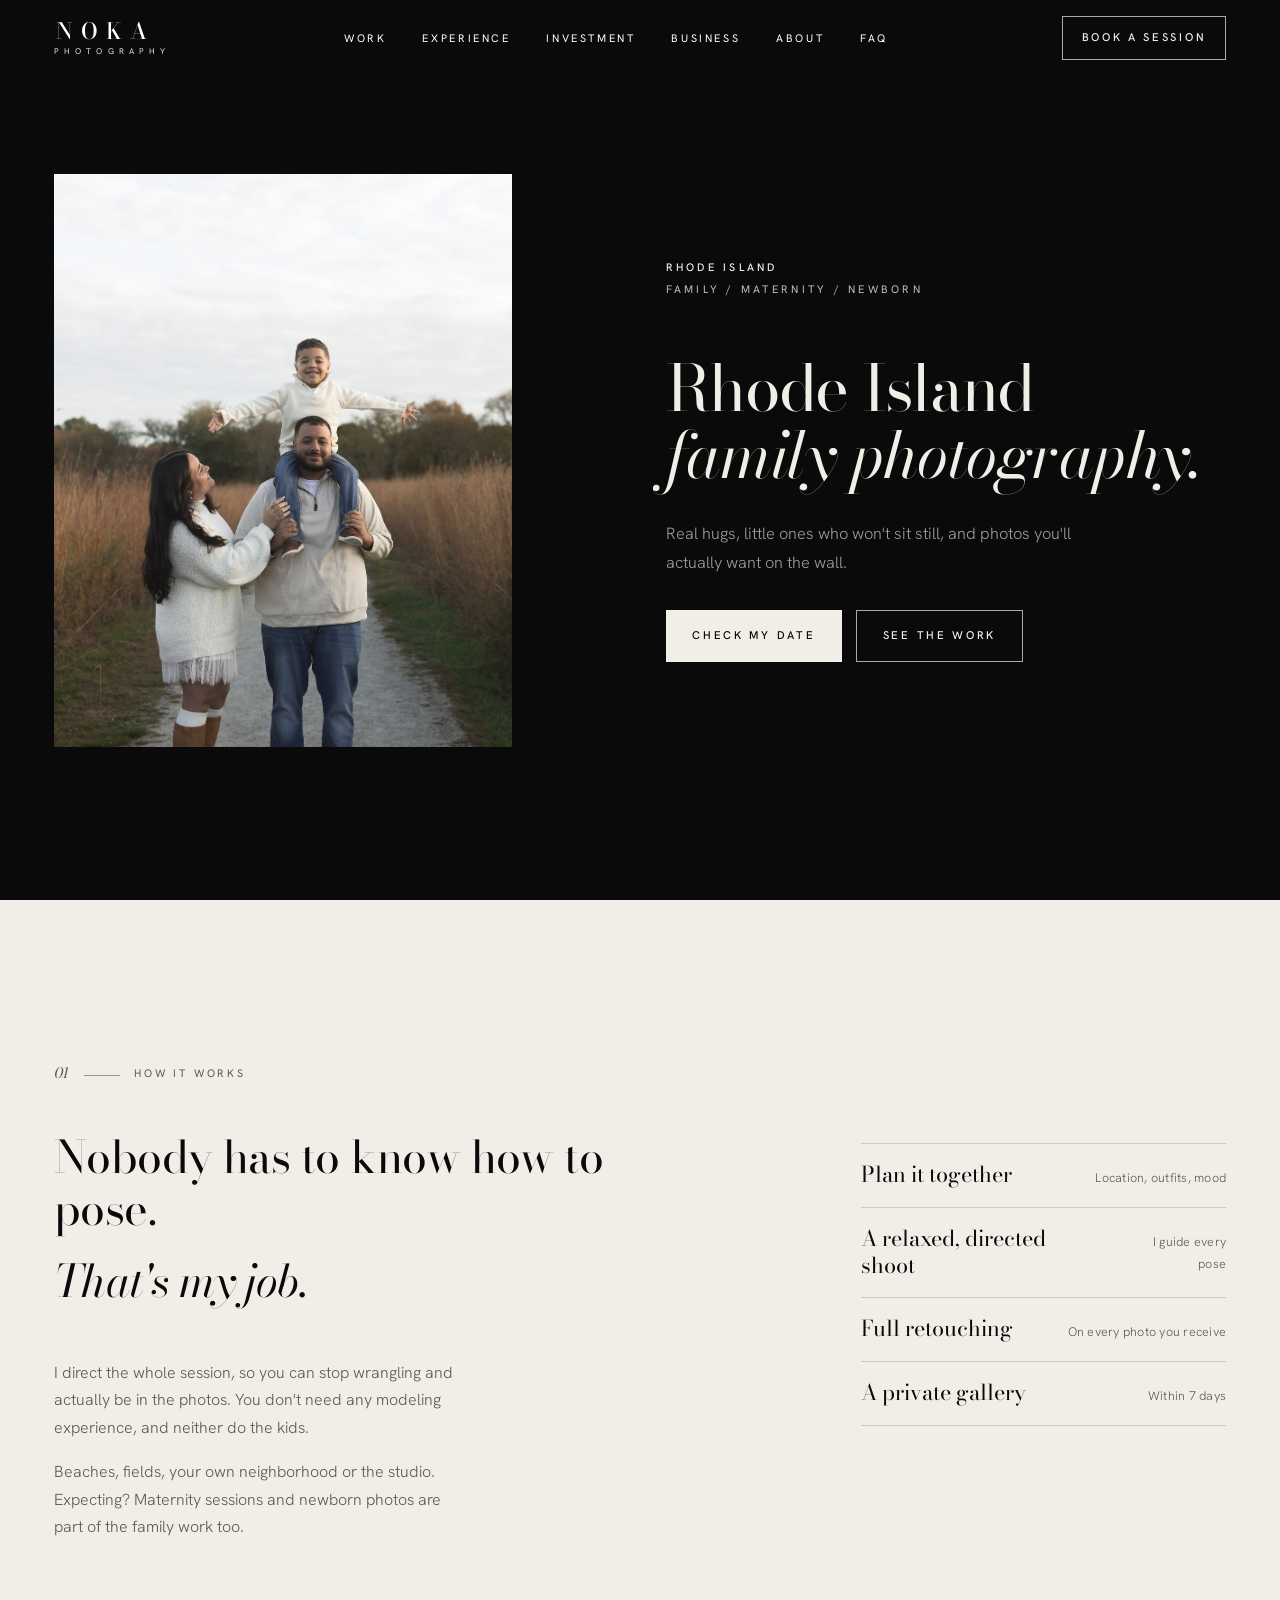
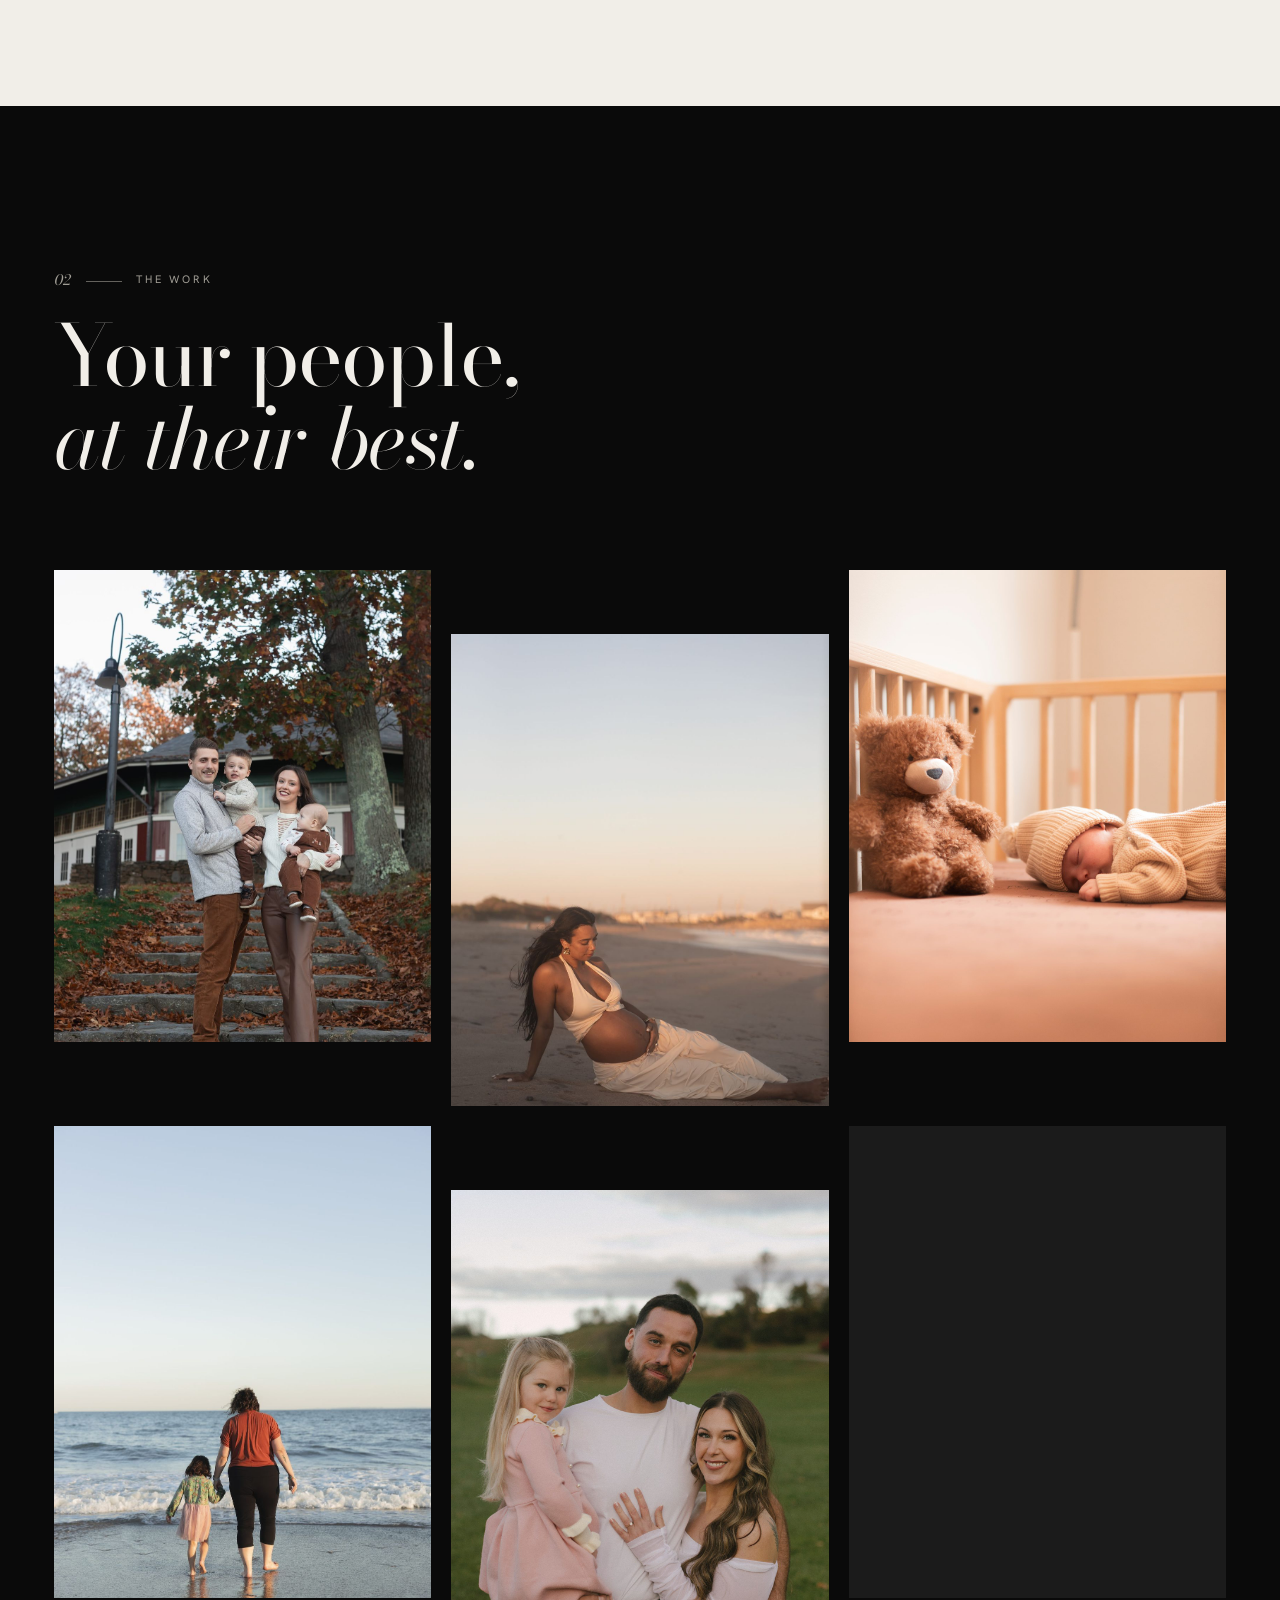
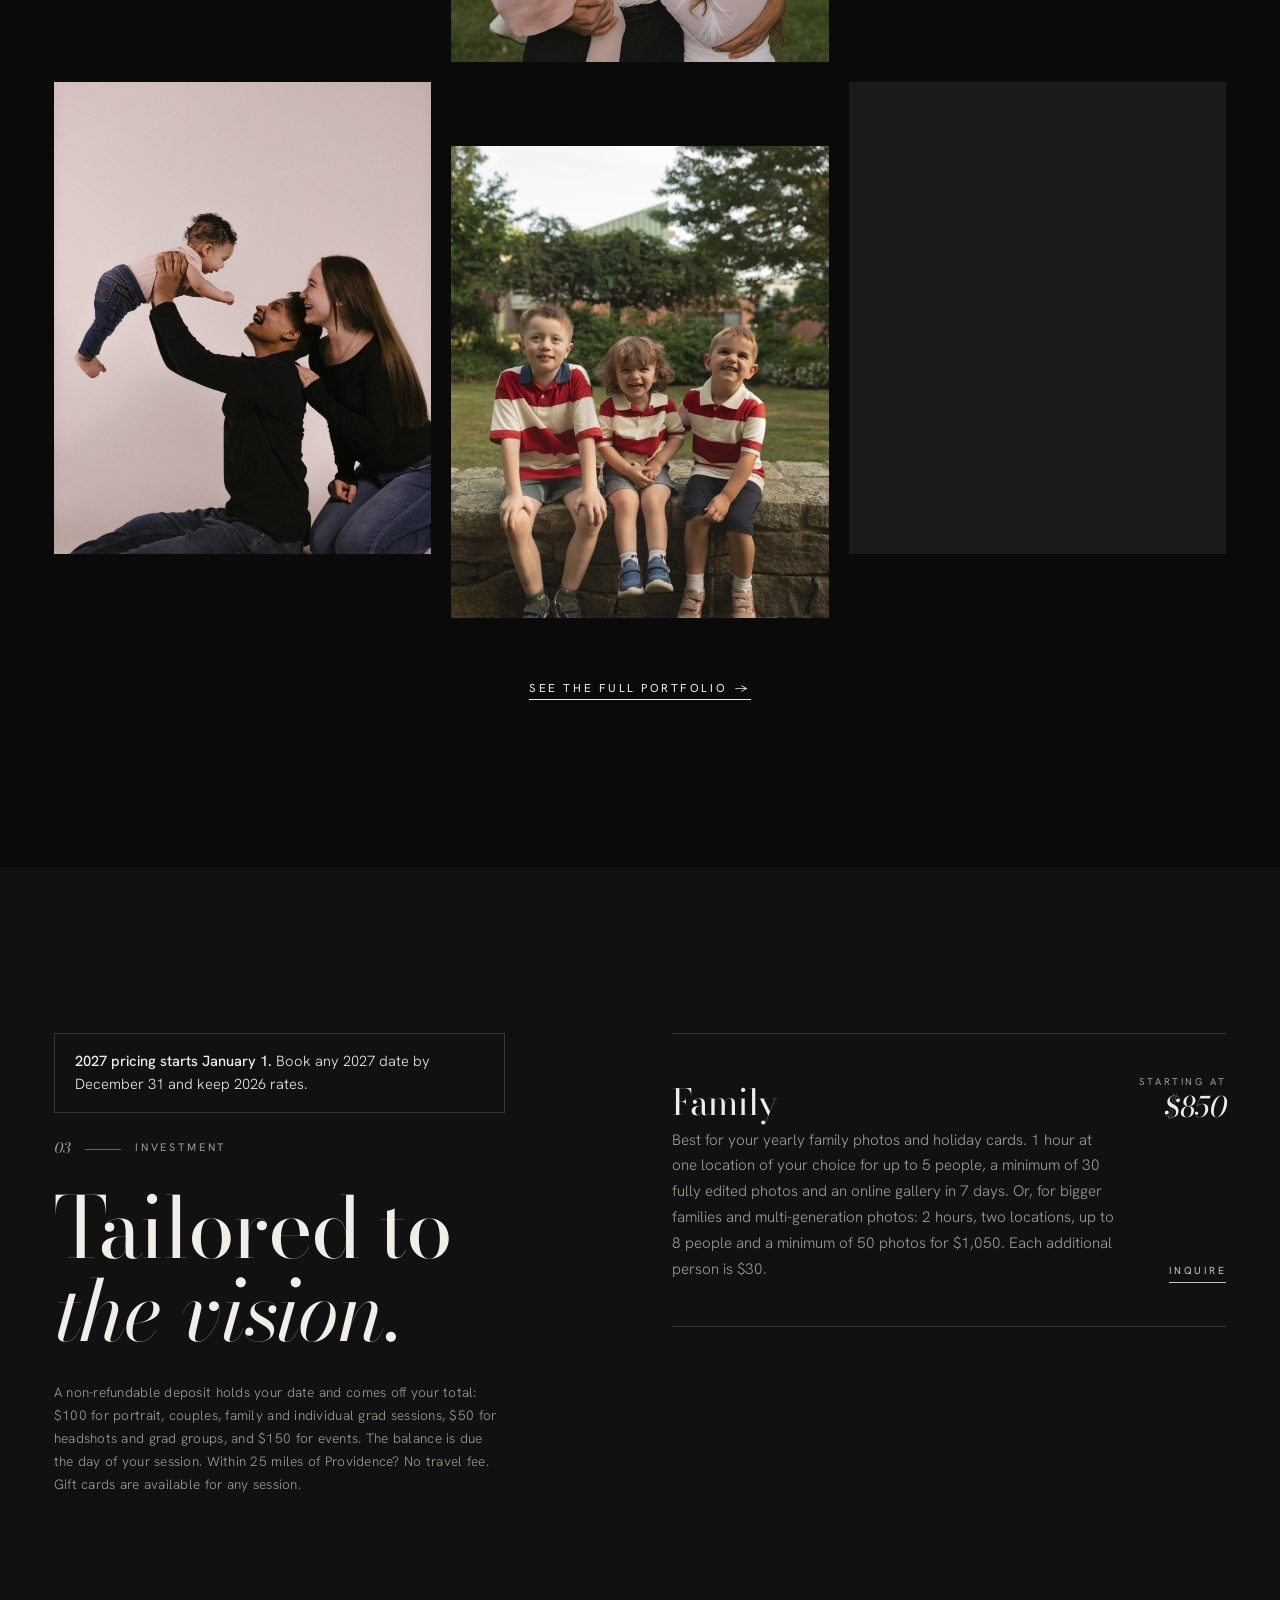
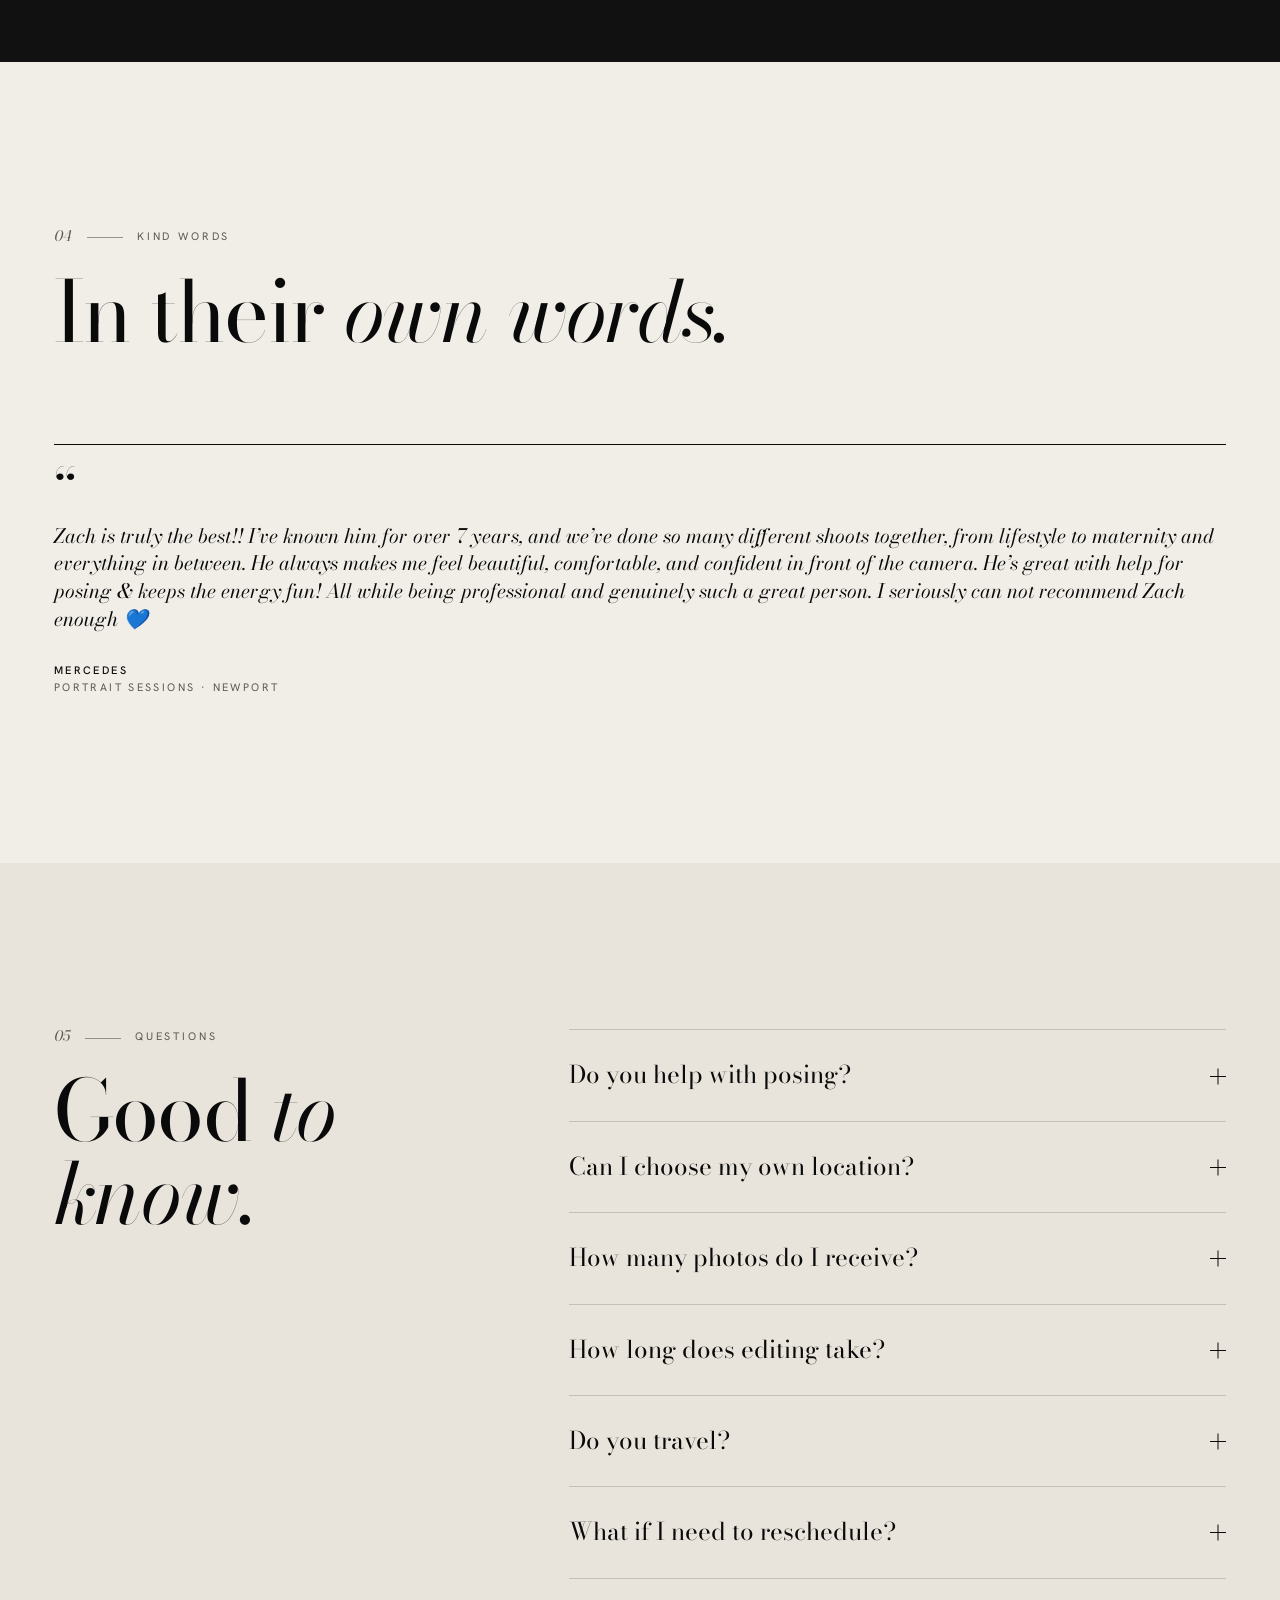
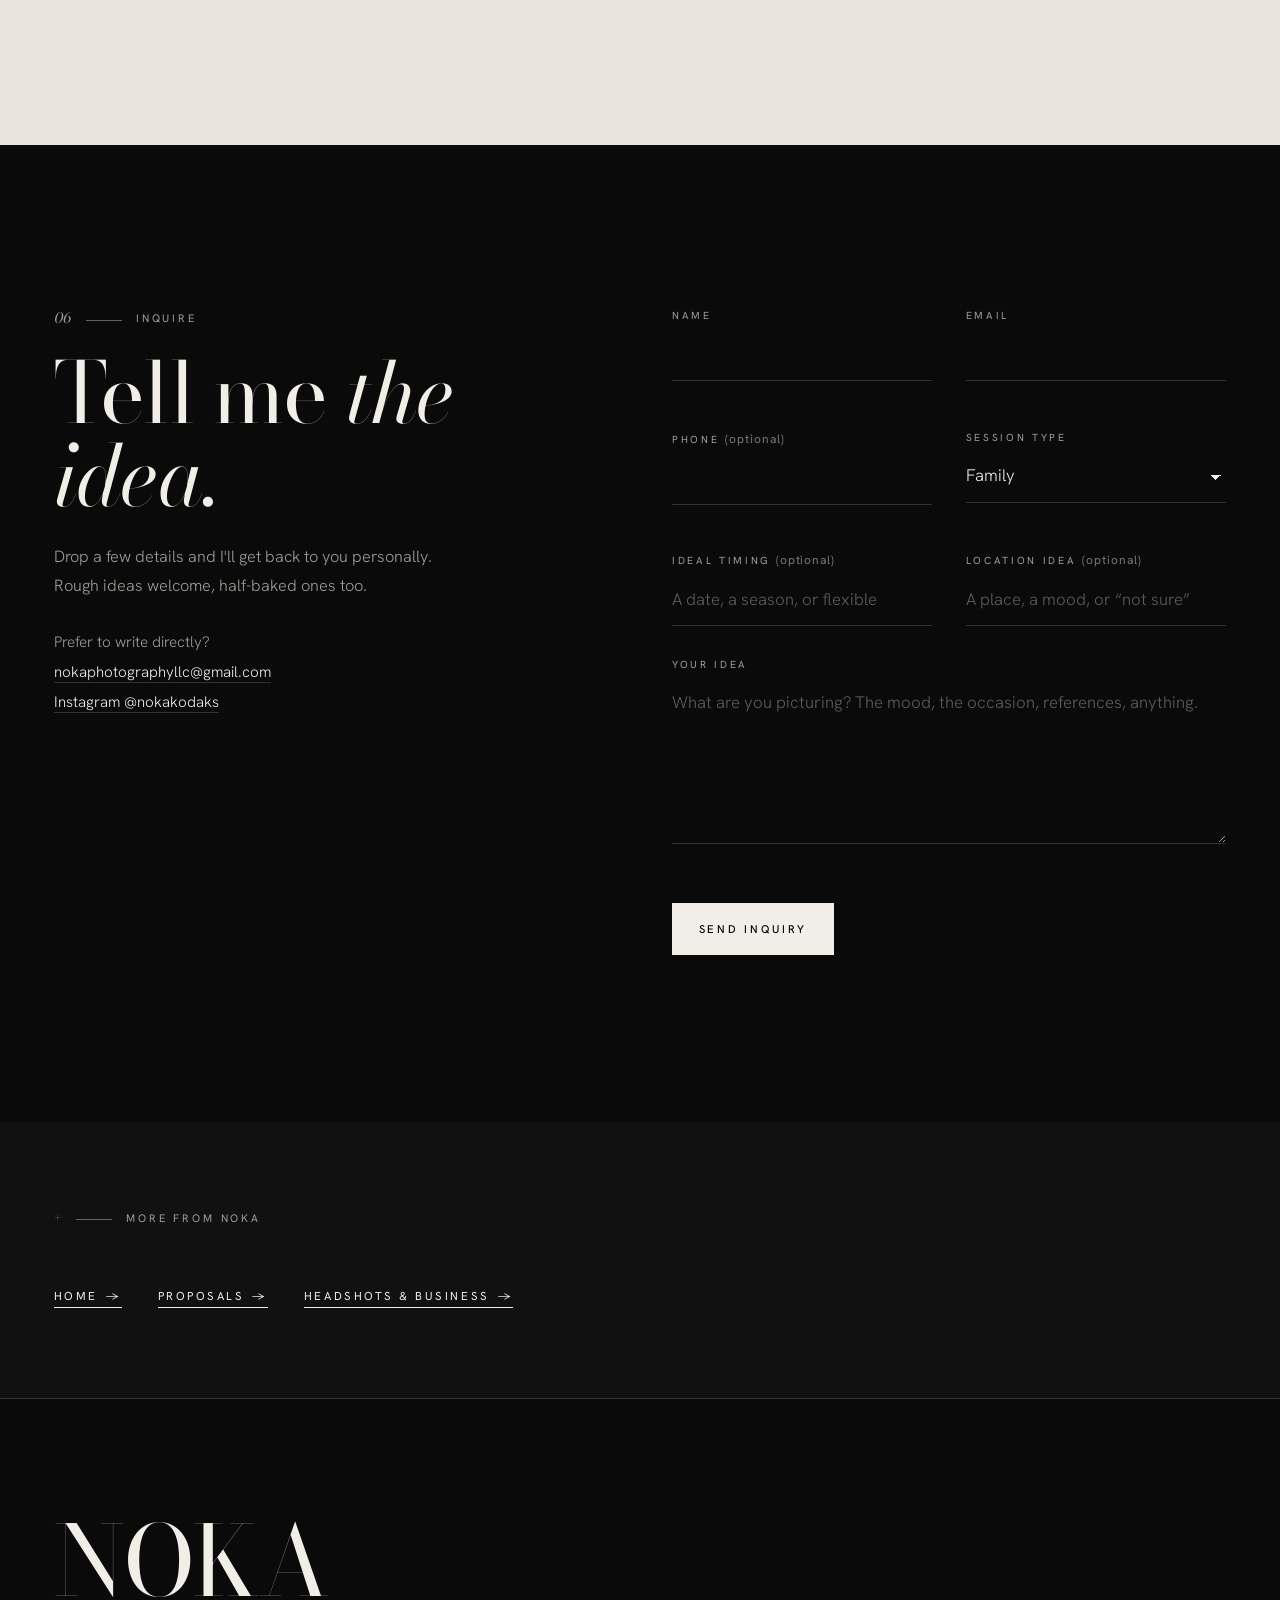
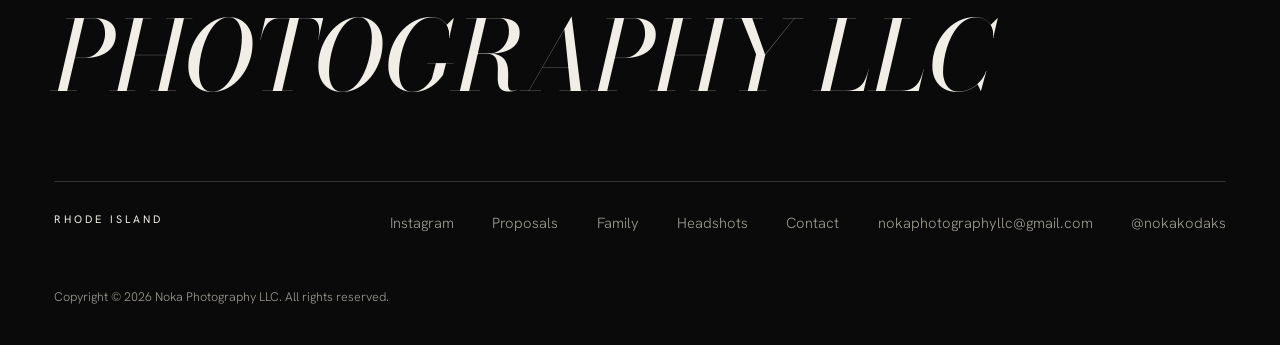
==== commit 2868b2d8: "Update site to 2027 pricing Prices, packages, add-ons, deposits and policies from Zach's 2027 pricin" ====
--- a/family/index.html
+++ b/family/index.html
@@ -7,14 +7,14 @@
   <!-- Built by tools/service-pages.py. Edit the copy there and re-run it, so prices, reviews and FAQs stay in step with the homepage. -->
 
   <title>Rhode Island Family Photographer | Maternity &amp; Newborn | Noka Photography</title>
-  <meta name="description" content="Family, maternity and newborn photos in Rhode Island by Zach Noka. Directed, relaxed sessions on the beach, in a field or in studio. From $700.">
+  <meta name="description" content="Family, maternity and newborn photos in Rhode Island by Zach Noka. Directed, relaxed sessions on the beach, in a field or in studio. From $850.">
   <meta name="robots" content="index, follow, max-image-preview:large">
   <meta name="theme-color" content="#0a0a0a">
   <link rel="canonical" href="https://nokaphotography.com/family/">
   <meta property="og:type" content="website">
   <meta property="og:site_name" content="Noka Photography">
   <meta property="og:title" content="Rhode Island Family Photographer | Maternity &amp; Newborn | Noka Photography">
-  <meta property="og:description" content="Family, maternity and newborn photos in Rhode Island by Zach Noka. Directed, relaxed sessions on the beach, in a field or in studio. From $700.">
+  <meta property="og:description" content="Family, maternity and newborn photos in Rhode Island by Zach Noka. Directed, relaxed sessions on the beach, in a field or in studio. From $850.">
   <meta property="og:url" content="https://nokaphotography.com/family/">
   <meta property="og:image" content="https://nokaphotography.com/images/family-02.jpg">
   <meta name="twitter:card" content="summary_large_image">
@@ -36,11 +36,11 @@
         "name": "Rhode Island"
       },
       "image": "https://nokaphotography.com/images/family-02.jpg",
-      "description": "Family, maternity and newborn photos in Rhode Island by Zach Noka. Directed, relaxed sessions on the beach, in a field or in studio. From $700.",
+      "description": "Family, maternity and newborn photos in Rhode Island by Zach Noka. Directed, relaxed sessions on the beach, in a field or in studio. From $850.",
       "offers": {
         "@type": "Offer",
         "priceCurrency": "USD",
-        "price": "700",
+        "price": "850",
         "url": "https://nokaphotography.com/family/"
       }
     },
@@ -177,12 +177,13 @@
     <section class="section section--ink2 invest" aria-labelledby="inv-title">
       <div class="wrap invest__grid">
         <header class="invest__head">
+          <p class="price-banner reveal" data-until="2027-01-01"><strong>2027 pricing starts January 1.</strong> Book any 2027 date by December 31 and keep 2026 rates.</p>
           <p class="eyebrow reveal"><span>03</span> Investment</p>
           <h2 id="inv-title" class="display reveal">Tailored to <em>the vision.</em></h2>
-          <p class="invest__note reveal">A non-refundable deposit locks in your date and comes off your total. Within 25 miles of Providence? No travel fee.</p>
+          <p class="invest__note reveal">A non-refundable deposit holds your date and comes off your total: $100 for portrait, couples, family and individual grad sessions, $50 for headshots and grad groups, and $150 for events. The balance is due the day of your session. Within 25 miles of Providence? No travel fee. Gift cards are available for any session.</p>
         </header>
         <ul class="price-list">
-          <li class="price-row reveal"><h3 class="price-row__name">Family</h3><div class="price-row__price"><span>Starting at</span><strong>$700</strong></div><p class="price-row__note">1 hour at one location for up to 5 people and at least 30 fully edited photos. Or 2 hours, two locations, up to 8 people and at least 50 photos for $850. Extra family members are $30 each.</p><a class="price-row__cta" href="#inquire" data-inquire data-session="Family">Inquire</a></li>
+          <li class="price-row reveal"><h3 class="price-row__name">Family</h3><div class="price-row__price"><span>Starting at</span><strong>$850</strong></div><p class="price-row__note">Best for your yearly family photos and holiday cards. 1 hour at one location of your choice for up to 5 people, a minimum of 30 fully edited photos and an online gallery in 7 days. Or, for bigger families and multi-generation photos: 2 hours, two locations, up to 8 people and a minimum of 50 photos for $1,050. Each additional person is $30.</p><a class="price-row__cta" href="#inquire" data-inquire data-session="Family">Inquire</a></li>
         </ul>
       </div>
     </section>
@@ -219,22 +220,22 @@
 
           <div class="faq__item">
             <h3><button class="faq__q" aria-expanded="false" aria-controls="a3" id="q3">How many photos do I receive?<span class="faq__icon" aria-hidden="true"></span></button></h3>
-            <div class="faq__a" id="a3" role="region" aria-labelledby="q3"><div><p>A minimum of 25 fully edited photos per shoot, delivered in a private online gallery. Additional photos can be added for $10 each.</p></div></div>
+            <div class="faq__a" id="a3" role="region" aria-labelledby="q3"><div><p>It depends on the session: 25 edited images for a Signature Session, 40 for an Editorial Session, 10 for Concept Studio and Mini Sessions, and a set minimum for every other session (see Investment). Everything is delivered in a private online gallery. For portrait sessions you can add 5 more edited images for $75, or get the full edited gallery for $150.</p></div></div>
           </div>
 
           <div class="faq__item">
             <h3><button class="faq__q" aria-expanded="false" aria-controls="a4" id="q4">How long does editing take?<span class="faq__icon" aria-hidden="true"></span></button></h3>
-            <div class="faq__a" id="a4" role="region" aria-labelledby="q4"><div><p>Within 7 days after your shoot. Your gallery link arrives by email.</p></div></div>
+            <div class="faq__a" id="a4" role="region" aria-labelledby="q4"><div><p>Portrait sessions are delivered in 5–7 days. Couples, family, graduation and headshot galleries are ready within 7 days, and events within 10 days. Need it sooner? Rush delivery in 72 hours is a $50 portrait add-on. Your gallery link arrives by email.</p></div></div>
           </div>
 
           <div class="faq__item">
             <h3><button class="faq__q" aria-expanded="false" aria-controls="a5" id="q5">Do you travel?<span class="faq__icon" aria-hidden="true"></span></button></h3>
-            <div class="faq__a" id="a5" role="region" aria-labelledby="q5"><div><p>Yes. Travel within 25 miles is included. Beyond that, a travel fee applies. I’m also open to destination shoots.</p></div></div>
+            <div class="faq__a" id="a5" role="region" aria-labelledby="q5"><div><p>Yes. Sessions within 25 miles of Providence, RI have no travel fee. Beyond that, it’s $0.75 per mile for the extra distance (round trip). Parking or entry fees at your location are covered by the client. You’ll always know the total before we book. I’m also open to destination shoots.</p></div></div>
           </div>
 
           <div class="faq__item">
             <h3><button class="faq__q" aria-expanded="false" aria-controls="a6" id="q6">What if I need to reschedule?<span class="faq__icon" aria-hidden="true"></span></button></h3>
-            <div class="faq__a" id="a6" role="region" aria-labelledby="q6"><div><p>Let me know at least 24 hours ahead and we’ll move your session at no charge. For outdoor shoots, weather delays are rescheduled for free.</p></div></div>
+            <div class="faq__a" id="a6" role="region" aria-labelledby="q6"><div><p>Let me know at least 48 hours ahead (7 days for events) and we’ll find a new time. For portrait sessions, one free reschedule is included. After that, a new deposit holds a new date. If weather or an emergency comes up, we’ll work it out together.</p></div></div>
           </div>
 
         </div>
@@ -275,8 +276,11 @@
             <label for="f-session">Session type</label>
             <select id="f-session" name="session" required>
               <option value="">Select one</option>
-              <option>Portrait Session</option>
-              <option>Editorial / Creative</option>
+              <option>Signature Session</option>
+              <option>Editorial Session</option>
+              <option>Premium Editorial Concept</option>
+              <option>Concept Studio Session</option>
+              <option>Mini Session</option>
               <option>Couples</option>
               <option>Proposal</option>
               <option>Beauty / Glamour</option>
@@ -284,6 +288,7 @@
               <option>Swimwear</option>
               <option selected>Family</option>
               <option>Graduation</option>
+              <option>Graduation Group</option>
               <option>Headshots</option>
               <option>Group</option>
               <option>Event</option>
--- a/css/styles.css
+++ b/css/styles.css
@@ -347,6 +347,8 @@
 .invest__head { grid-column: 1 / 6; display: grid; gap: 28px; position: sticky; top: calc(var(--nav-h) + 40px); }
 .invest__head .display { margin-top: 4px; }
 .invest__note { font-size: .85rem; color: var(--mute); letter-spacing: .02em; }
+.price-banner { border: 1px solid var(--line); padding: 16px 20px; font-size: .92rem; line-height: 1.55; }
+.price-banner strong { font-weight: 500; }
 .price-list { grid-column: 7 / 13; border-top: 1px solid var(--line); }
 .price-row {
   display: grid; grid-template-columns: 1fr auto; gap: 6px 24px; align-items: end;
@@ -509,6 +511,11 @@
 
 @media (max-width: 699px) {
   .hero__img { object-position: 50% 35%; }
+  .hero__shade {
+    background:
+      linear-gradient(to top, rgba(0, 0, 0, .82) 0%, rgba(0, 0, 0, .55) 42%, rgba(0, 0, 0, 0) 68%),
+      linear-gradient(to bottom, rgba(0, 0, 0, .5) 0%, rgba(0, 0, 0, 0) 22%);
+  }
   .hero__content { flex-direction: column; align-items: flex-start; }
   .hero__meta { display: none; }
   .hero__title { font-size: clamp(2.1rem, 9.6vw, 3rem); max-width: 14ch; }
@@ -577,3 +584,7 @@
   .svc-grid figure:nth-child(3n+2) { margin-top: 0; }
   .svc-grid figure:nth-child(2n) { margin-top: 40px; }
 }
+
+/* Google review link under testimonials */
+.testi__google { margin-top: 2.2em; text-align: center; }
+.testi__google .link-arrow { color: var(--ink); }
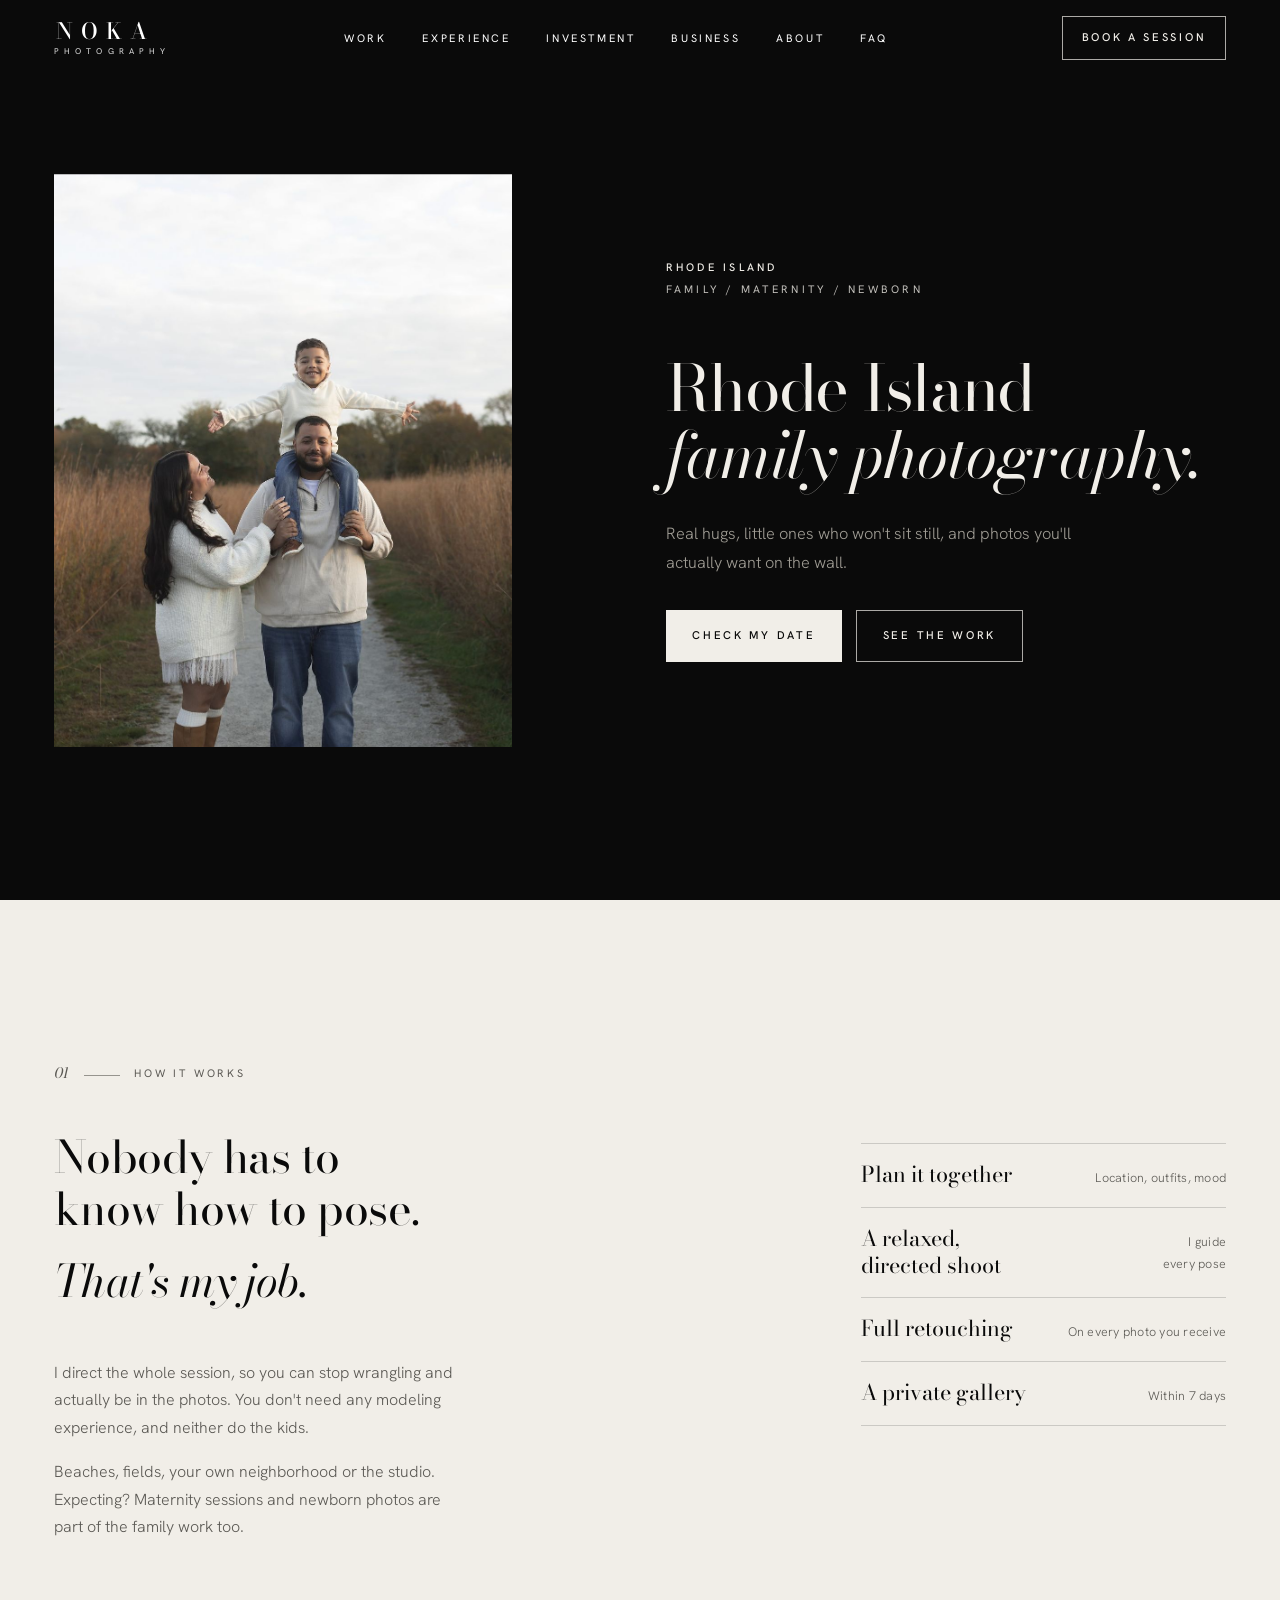
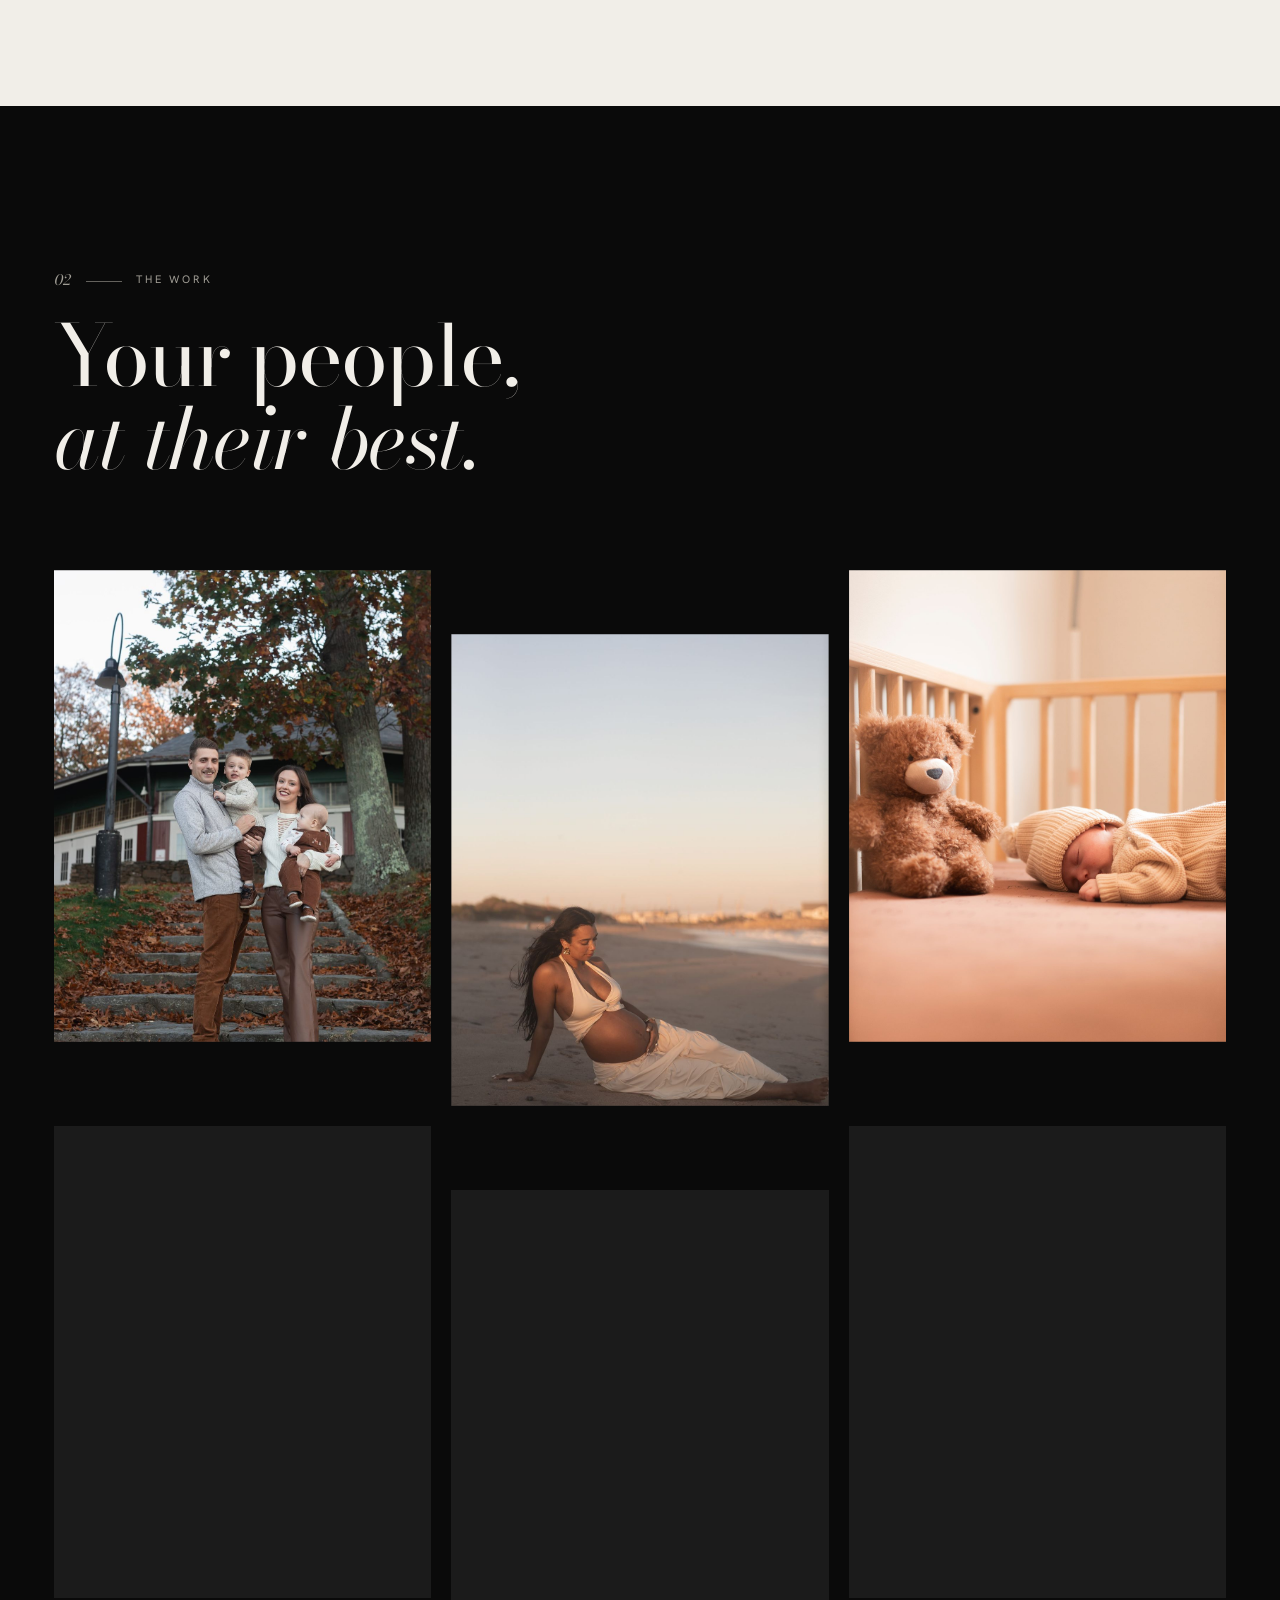
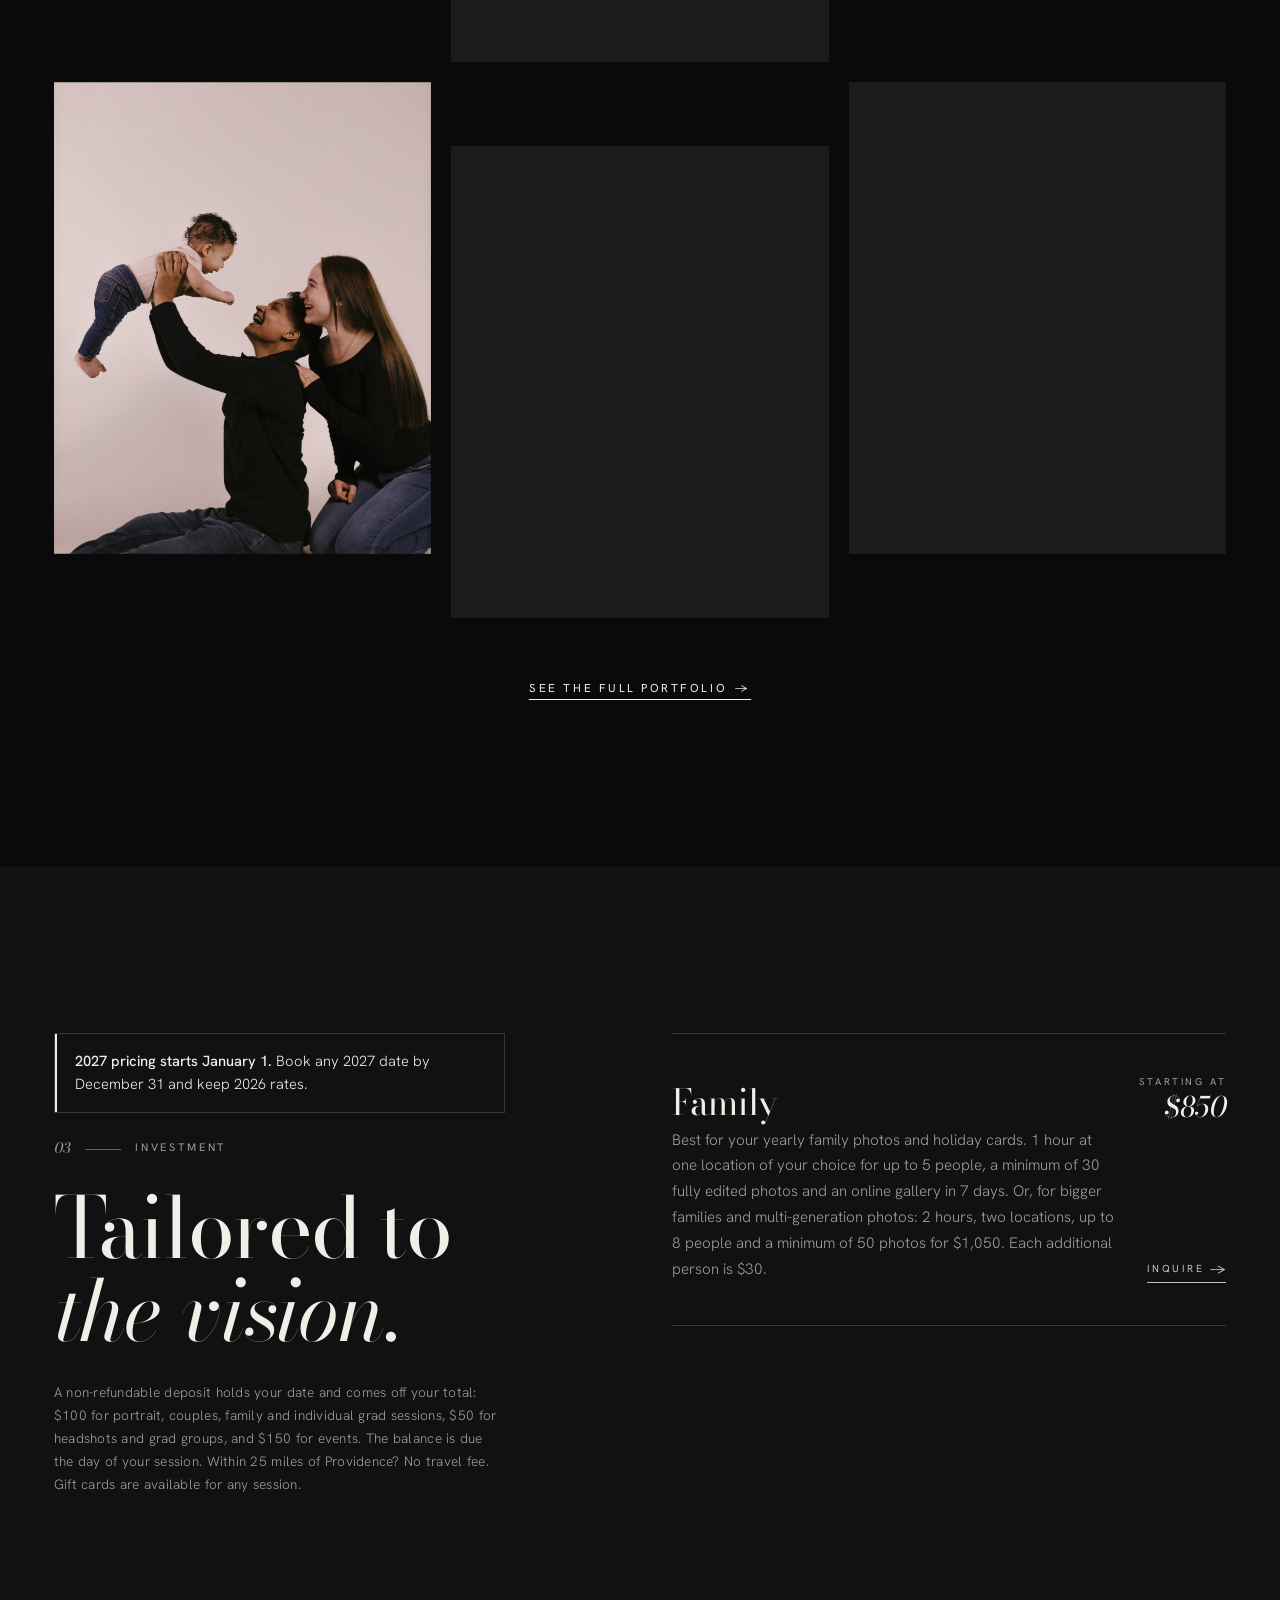
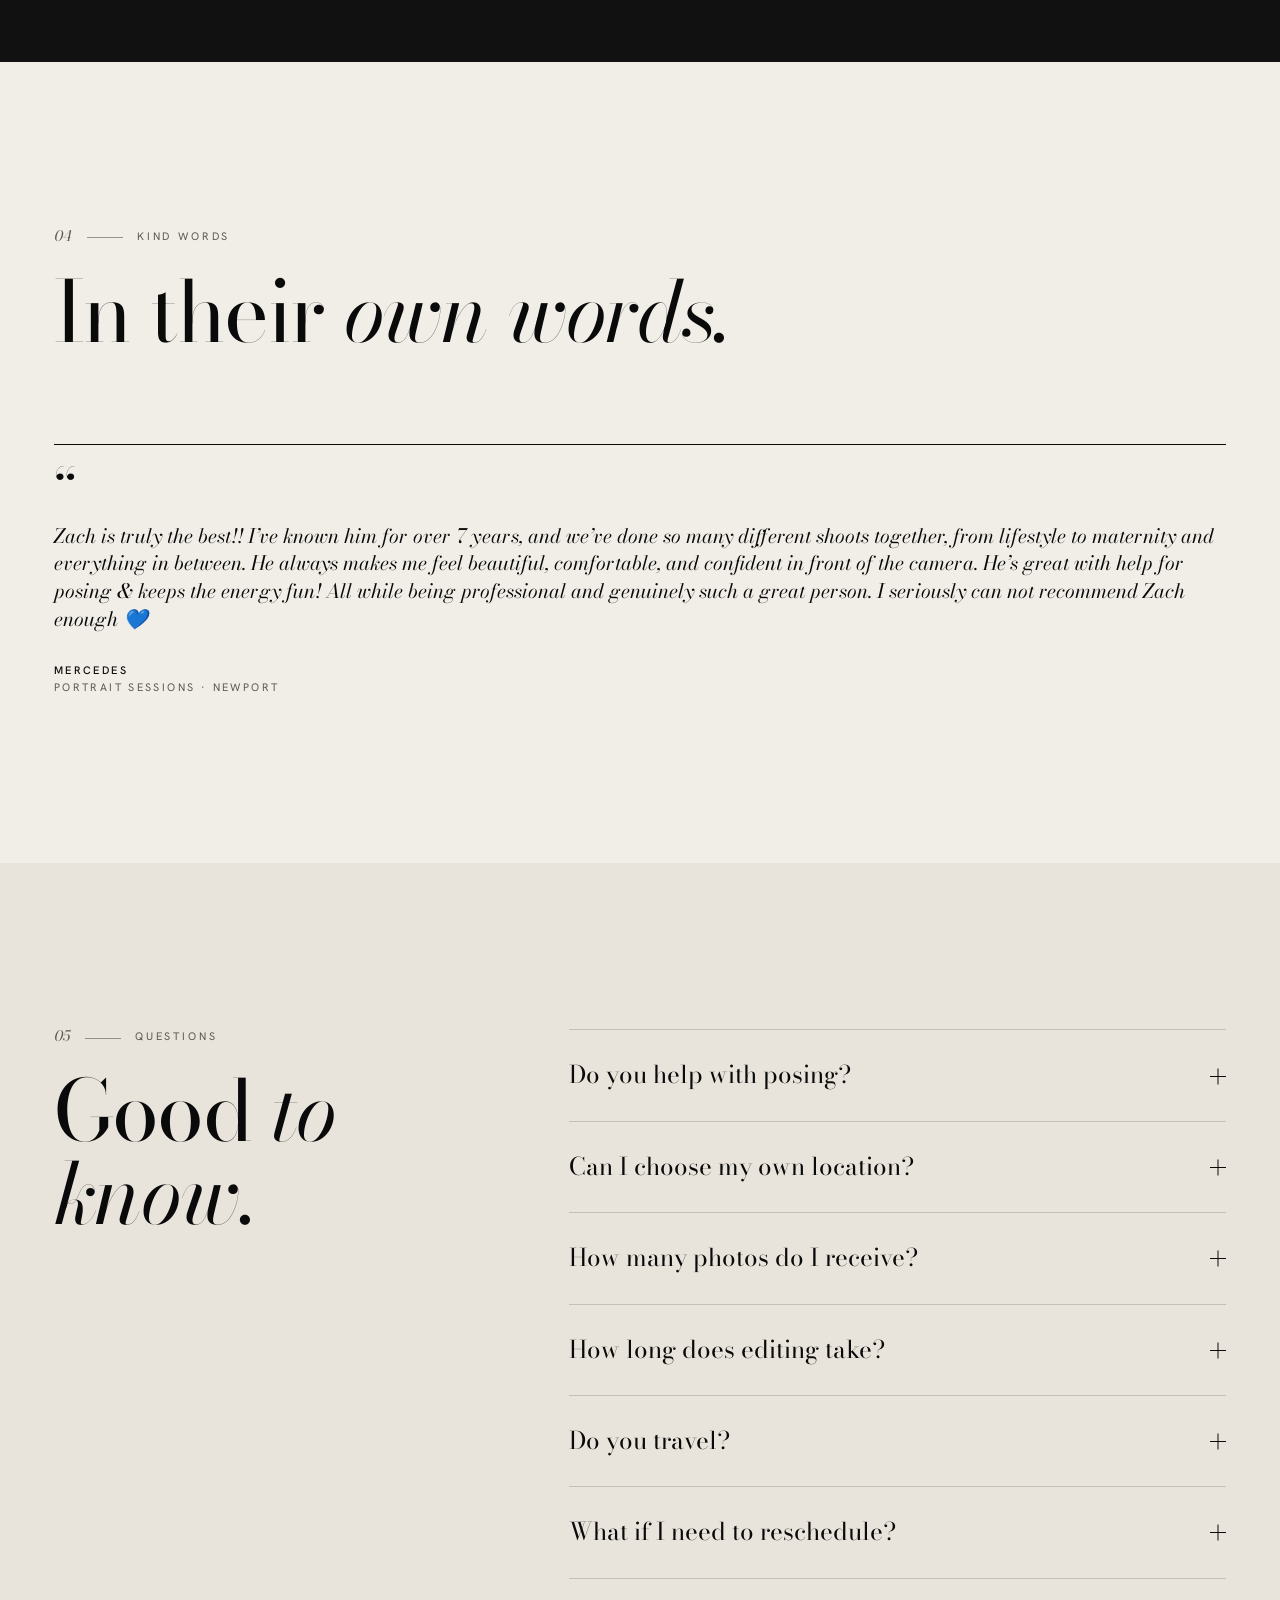
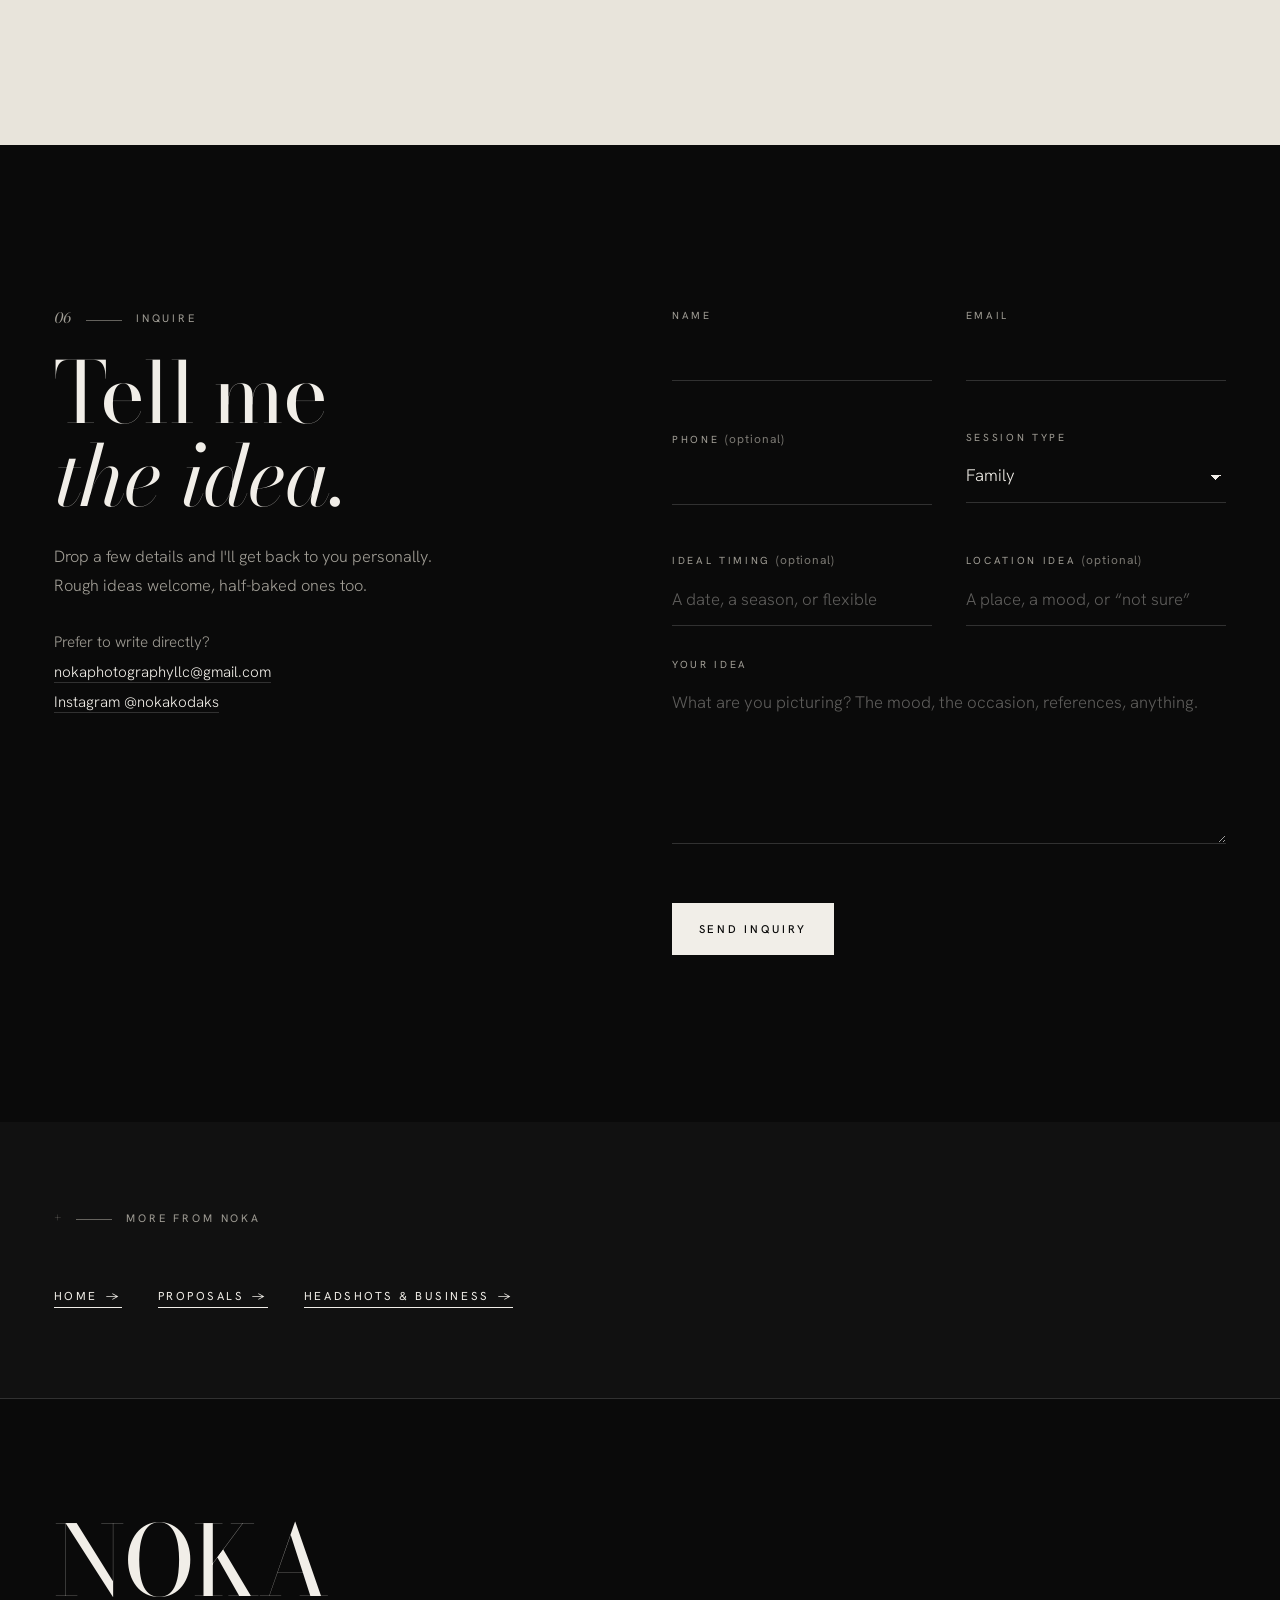
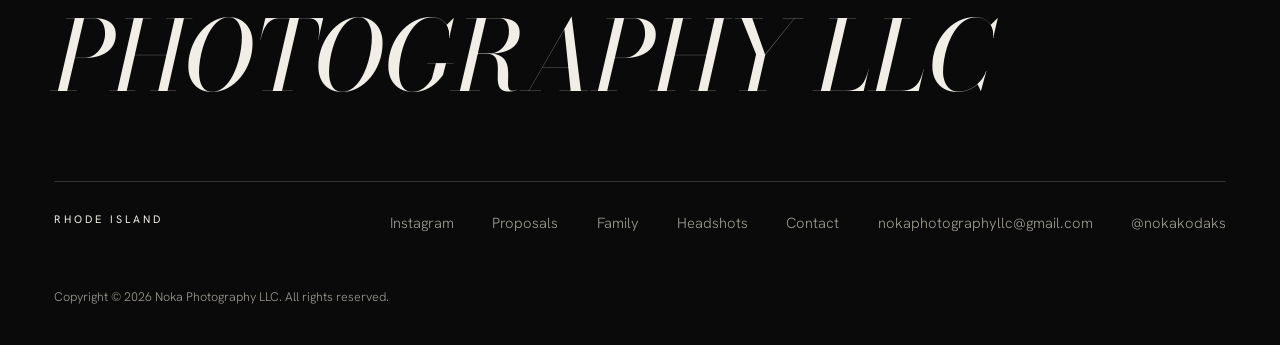
==== commit 27dc5ae7: "Polish pass: photo develop reveals, line-by-line headings, rate card hairlines, sliding filter, ligh" ====
--- a/family/index.html
+++ b/family/index.html
@@ -357,6 +357,7 @@
 
   <script src="../js/content.js"></script>
   <script src="../js/page.js" defer></script>
+  <script src="../js/motion.js" defer></script>
   <script>
     if (/(^|\.)nokaphotography\.com$/.test(location.hostname)) {
       var gc = document.createElement('script');
--- a/css/styles.css
+++ b/css/styles.css
@@ -588,3 +588,124 @@
 /* Google review link under testimonials */
 .testi__google { margin-top: 2.2em; text-align: center; }
 .testi__google .link-arrow { color: var(--ink); }
+
+/* ==========================================================================
+   MOTION & POLISH (Nov 2026)
+   One photographic idea carried through the page: images "develop" upward
+   into their frames, headings rise line by line like the hero, and the
+   rate card rules itself in as you read it. Everything else only moves
+   when you do something (hover, filter, open a photo).
+   ========================================================================== */
+
+/* ---------- typography refinements ---------- */
+h1, h2, h3, .statement, .price-row__name { text-wrap: balance; }
+p, li, blockquote { text-wrap: pretty; }
+.quote__text { hanging-punctuation: first; }
+
+/* ---------- photographs develop into their frames ---------- */
+html.js .mask img {
+  clip-path: inset(100% 0 0 0);
+  transition: transform 1.9s var(--ease), clip-path 1.25s cubic-bezier(.65, 0, .2, 1);
+}
+html.js .mask.is-in img, html.js .reveal.is-in .mask img, html.js .reveal.is-in.mask img { clip-path: inset(0 0 0 0); }
+/* tiles: the label follows the photo up */
+html.js .tile .tile__label { opacity: 0; transform: translateY(14px); transition: opacity .9s var(--ease) .55s, transform 1s var(--ease) .55s; }
+html.js .tile.is-in .tile__label { opacity: 1; transform: none; }
+
+/* ---------- headings rise line by line (split by js/motion.js) ---------- */
+html.js .reveal.split { opacity: 1; transform: none; }
+.split .line { display: block; overflow: hidden; padding-bottom: .1em; margin-bottom: -.1em; }
+.split .line > span { display: block; transform: translateY(108%); transition: transform 1.25s var(--ease) calc(var(--l, 0) * 120ms + var(--d, 0) * 1ms); }
+.split.is-in .line > span { transform: none; }
+
+/* ---------- rate card: hairlines draw in as each row arrives ---------- */
+.price-row { position: relative; border-bottom: 0; }
+.price-row::after {
+  content: ""; position: absolute; left: 0; right: 0; bottom: 0; height: 1px; background: var(--line);
+  transform-origin: left; transition: transform 1.4s var(--ease) calc(var(--d, 0) * 1ms + 200ms);
+}
+html.js .price-row.reveal::after { transform: scaleX(0); }
+html.js .price-row.reveal.is-in::after { transform: scaleX(1); }
+.price-row__price strong { transition: letter-spacing .6s var(--ease); }
+.price-row__cta { display: inline-flex; gap: .6em; align-items: center; transition: opacity .3s, gap .45s var(--ease); }
+.price-row__cta::after { content: "→"; font-size: .9rem; letter-spacing: 0; transition: transform .45s var(--ease); }
+.price-banner { position: relative; overflow: hidden; }
+.price-banner::before { content: ""; position: absolute; left: 0; top: 0; bottom: 0; width: 2px; background: var(--paper); }
+
+@media (hover: hover) {
+  .price-row:hover .price-row__cta { opacity: 1; gap: 1em; }
+  .price-row:hover::after { background: var(--paper); }
+  .price-row::after { transition-property: transform, background-color; }
+}
+
+/* ---------- buttons: the fill wipes up from below ---------- */
+.btn { position: relative; isolation: isolate; overflow: hidden; }
+.btn--solid-light { --b-hbg: var(--ink); }
+@media (hover: hover) {
+  .btn::before {
+    content: ""; position: absolute; inset: 0; z-index: -1; background: var(--b-hbg);
+    transform: scaleY(0); transform-origin: bottom; transition: transform .55s var(--ease);
+  }
+  .btn:hover { background: var(--b-bg); }
+  .btn:hover::before { transform: scaleY(1); }
+}
+.btn:active { transform: translateY(1px); }
+
+/* ---------- nav: reading progress + current section ---------- */
+.nav__progress {
+  position: absolute; left: 0; right: 0; bottom: 0; height: 1px; background: rgba(241, 238, 232, .55);
+  transform: scaleX(0); transform-origin: left; opacity: 0; transition: opacity .5s;
+}
+.nav.is-solid .nav__progress { opacity: 1; }
+.nav__links a[aria-current="true"]::after { transform: scaleX(1); transform-origin: left; }
+
+/* ---------- portfolio: one underline slides between filters ---------- */
+.filters { position: relative; }
+.filters.has-bar .filter::after { display: none; }
+.filters__bar {
+  position: absolute; left: 0; top: 0; height: 1px; width: 0; background: var(--paper); pointer-events: none;
+  transition: transform .6s var(--ease), width .6s var(--ease), top .3s;
+}
+.shot img { transition: transform 1.5s var(--ease), opacity .6s, filter .6s; }
+@media (hover: hover) {
+  .masonry:has(.shot:hover) .shot:not(:hover) img { opacity: .55; }
+}
+
+/* ---------- lightbox: photos crossfade, the first one settles in ---------- */
+.lightbox__fig img { transition: opacity .35s var(--ease), transform .6s var(--ease); }
+.lightbox[open] .lightbox__fig img { animation: lbImgIn .7s var(--ease); }
+.lightbox__fig img.is-swapping { opacity: 0; transform: scale(.985); transition-duration: .01s; }
+@keyframes lbImgIn { from { opacity: 0; transform: scale(.96); } to { opacity: 1; transform: none; } }
+
+/* ---------- tiles: name opens up on hover ---------- */
+.tile__name { transition: letter-spacing .7s var(--ease); }
+@media (hover: hover) { .tile:hover .tile__name { letter-spacing: .08em; } }
+
+/* ---------- scroll-linked depth (browsers that support it; no JS) ---------- */
+@media (prefers-reduced-motion: no-preference) {
+  @supports (animation-timeline: view()) {
+    .sig__b { animation: drift linear both; animation-timeline: view(); animation-range: entry 0% exit 100%; }
+    .cta__media img { animation: settle linear both; animation-timeline: view(); animation-range: entry 0% cover 60%; }
+    .about__figure, .intro__figure { animation: driftSoft linear both; animation-timeline: view(); animation-range: entry 0% exit 100%; }
+    @keyframes drift { from { translate: 0 60px; } to { translate: 0 -60px; } }
+    @keyframes driftSoft { from { translate: 0 30px; } to { translate: 0 -30px; } }
+    @keyframes settle { from { scale: 1.16; } to { scale: 1; } }
+  }
+}
+
+/* ---------- phone polish ---------- */
+@media (max-width: 699px) {
+  .price-row__cta { padding-block: 12px 6px; margin-top: 4px; }
+  .price-row__name { font-size: clamp(1.75rem, 8vw, 2.2rem); }
+  .price-row__price strong { font-size: 1.6rem; }
+  .invest__note { font-size: .9rem; line-height: 1.7; }
+  .filters { padding-bottom: 16px; }
+  .hero__kicker { gap: 6px; text-shadow: 0 1px 12px rgba(0, 0, 0, .45); }
+}
+
+@media (prefers-reduced-motion: reduce) {
+  html.js .mask img { clip-path: none; }
+  html.js .tile .tile__label { opacity: 1; transform: none; }
+  html.js .price-row.reveal::after { transform: none; }
+  .split .line > span { transform: none; }
+}
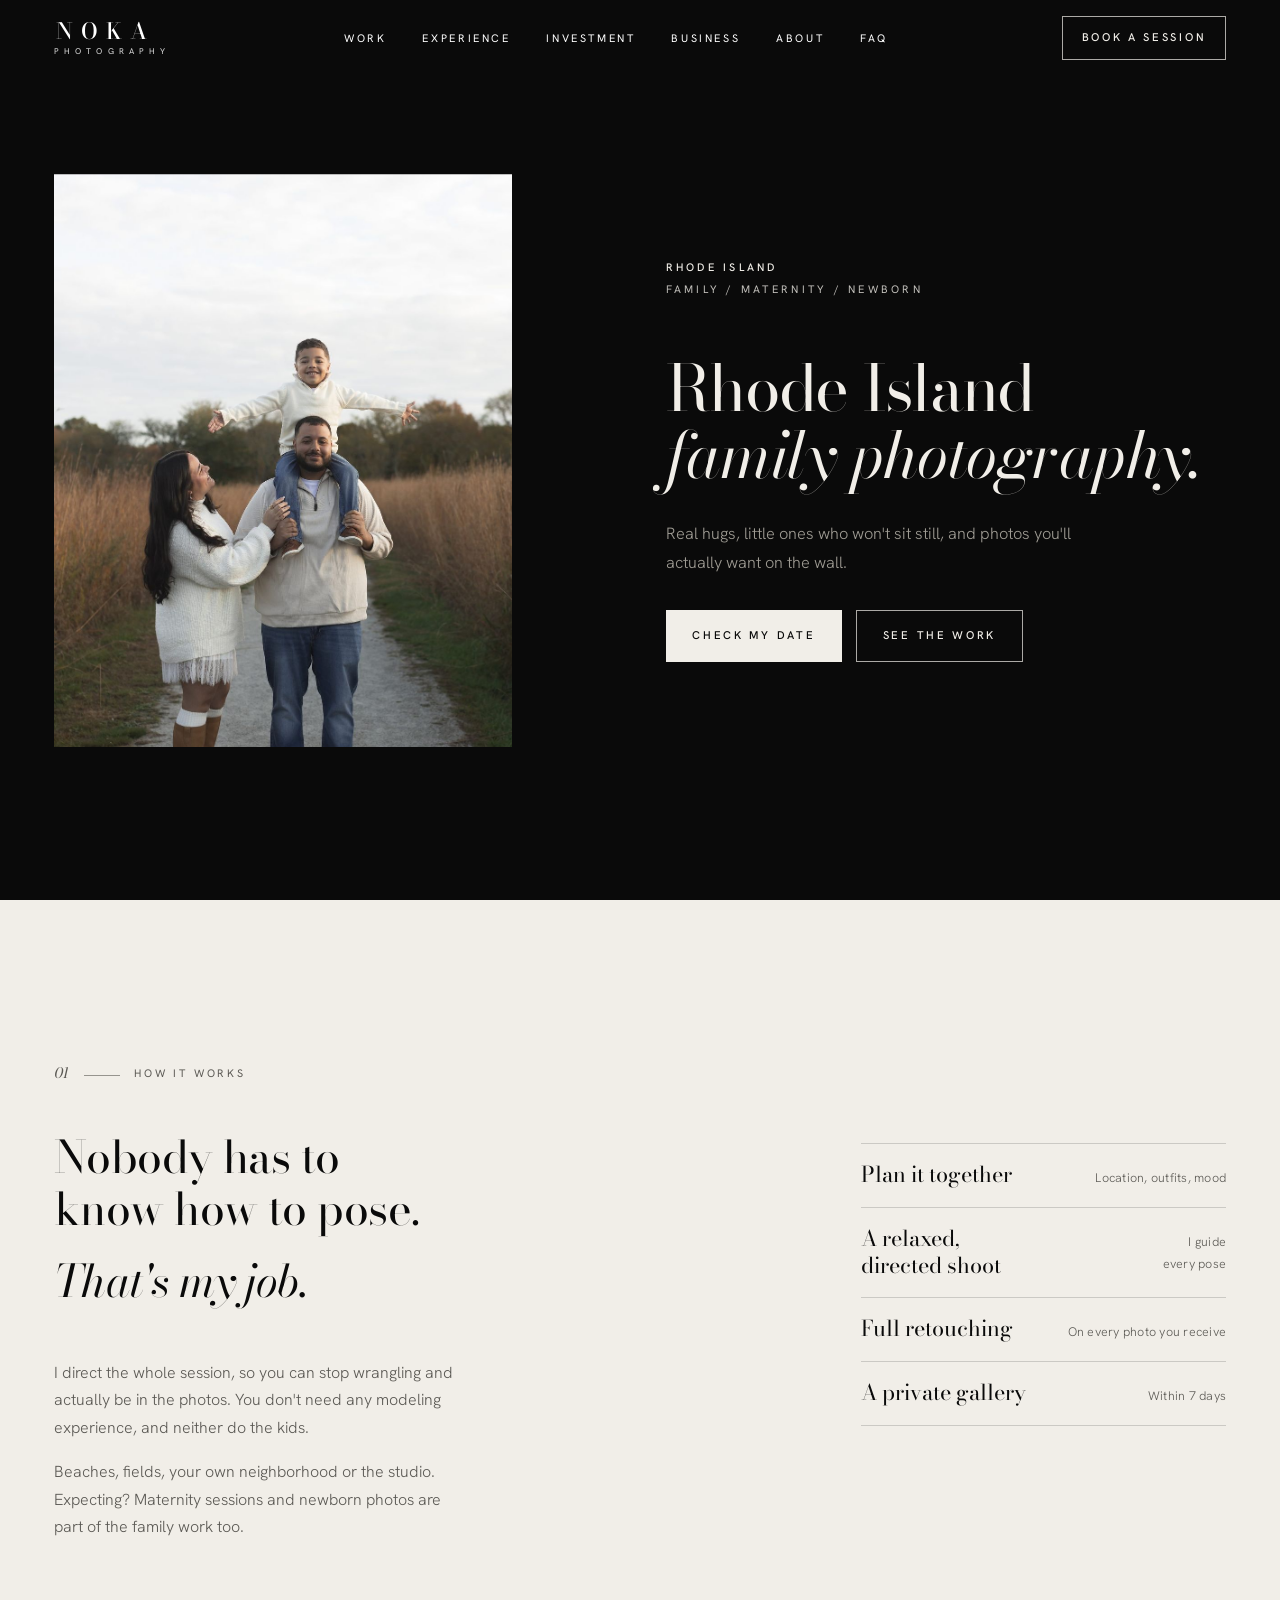
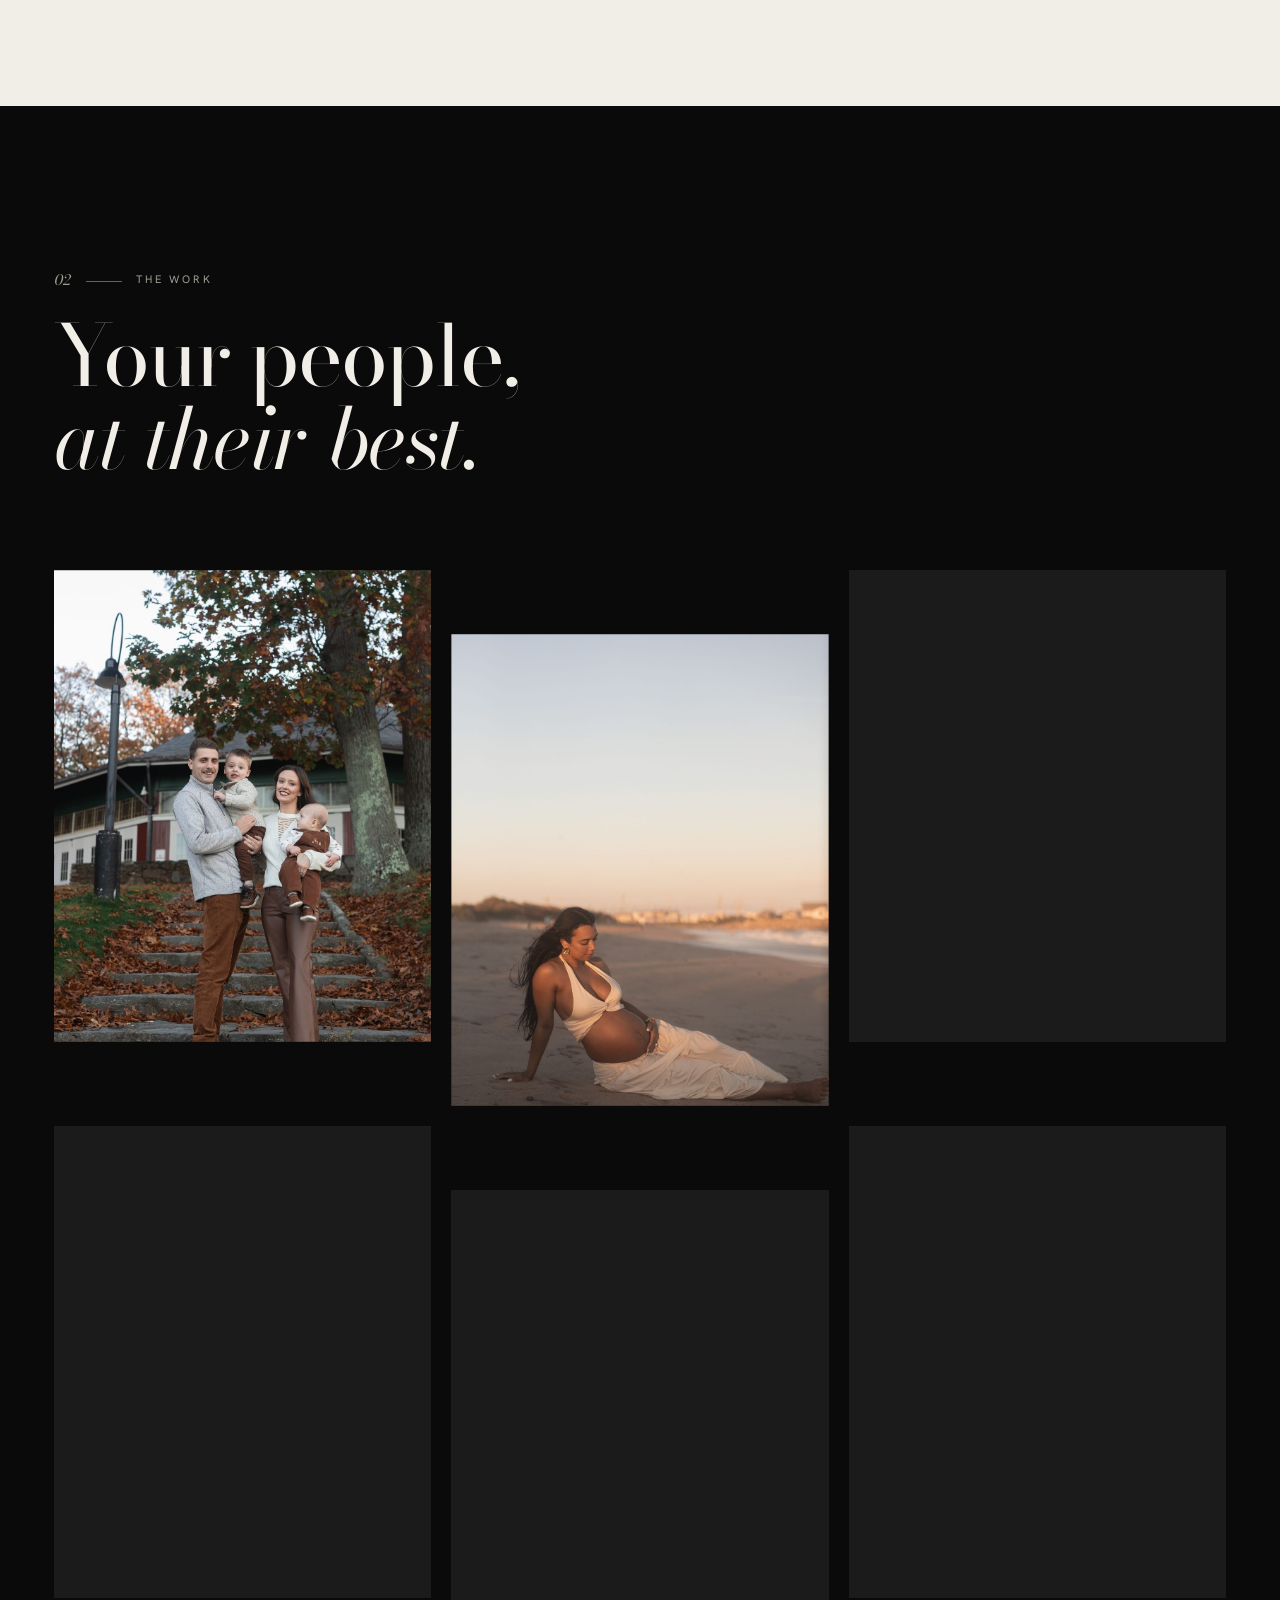
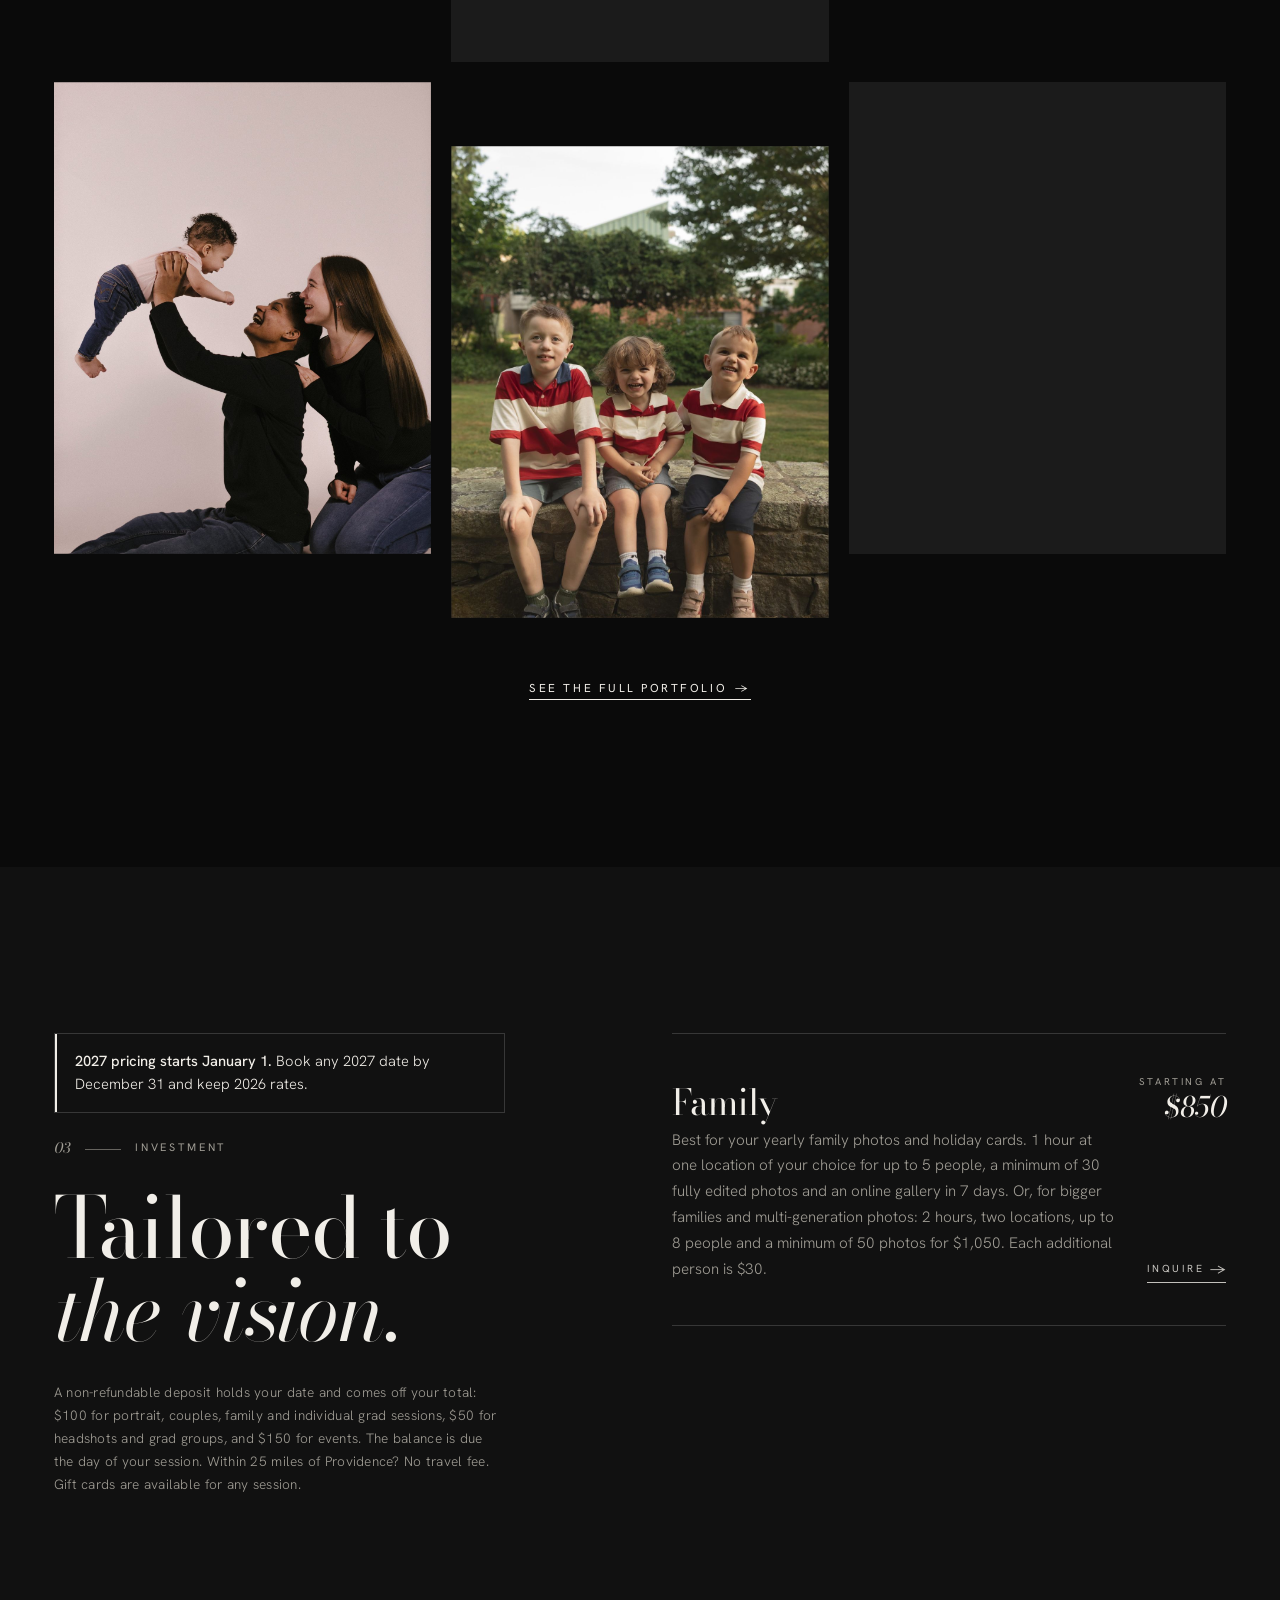
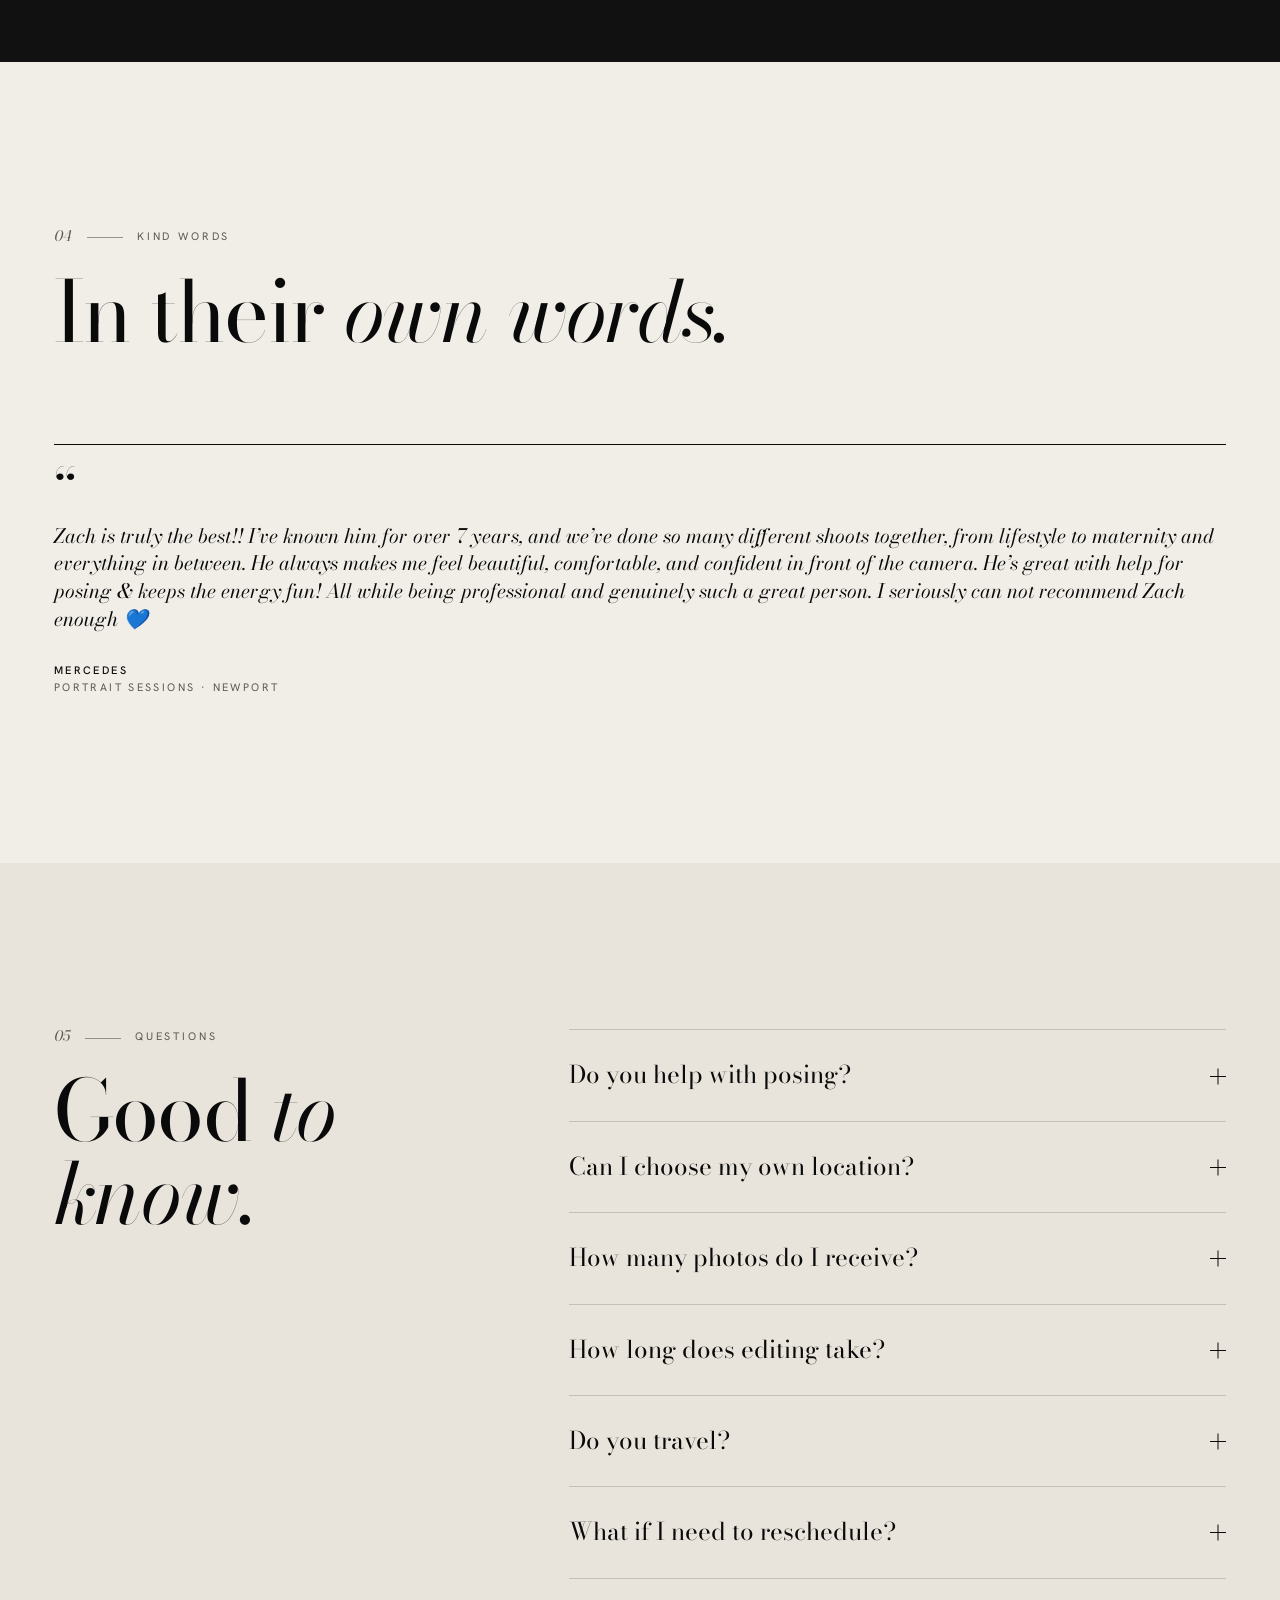
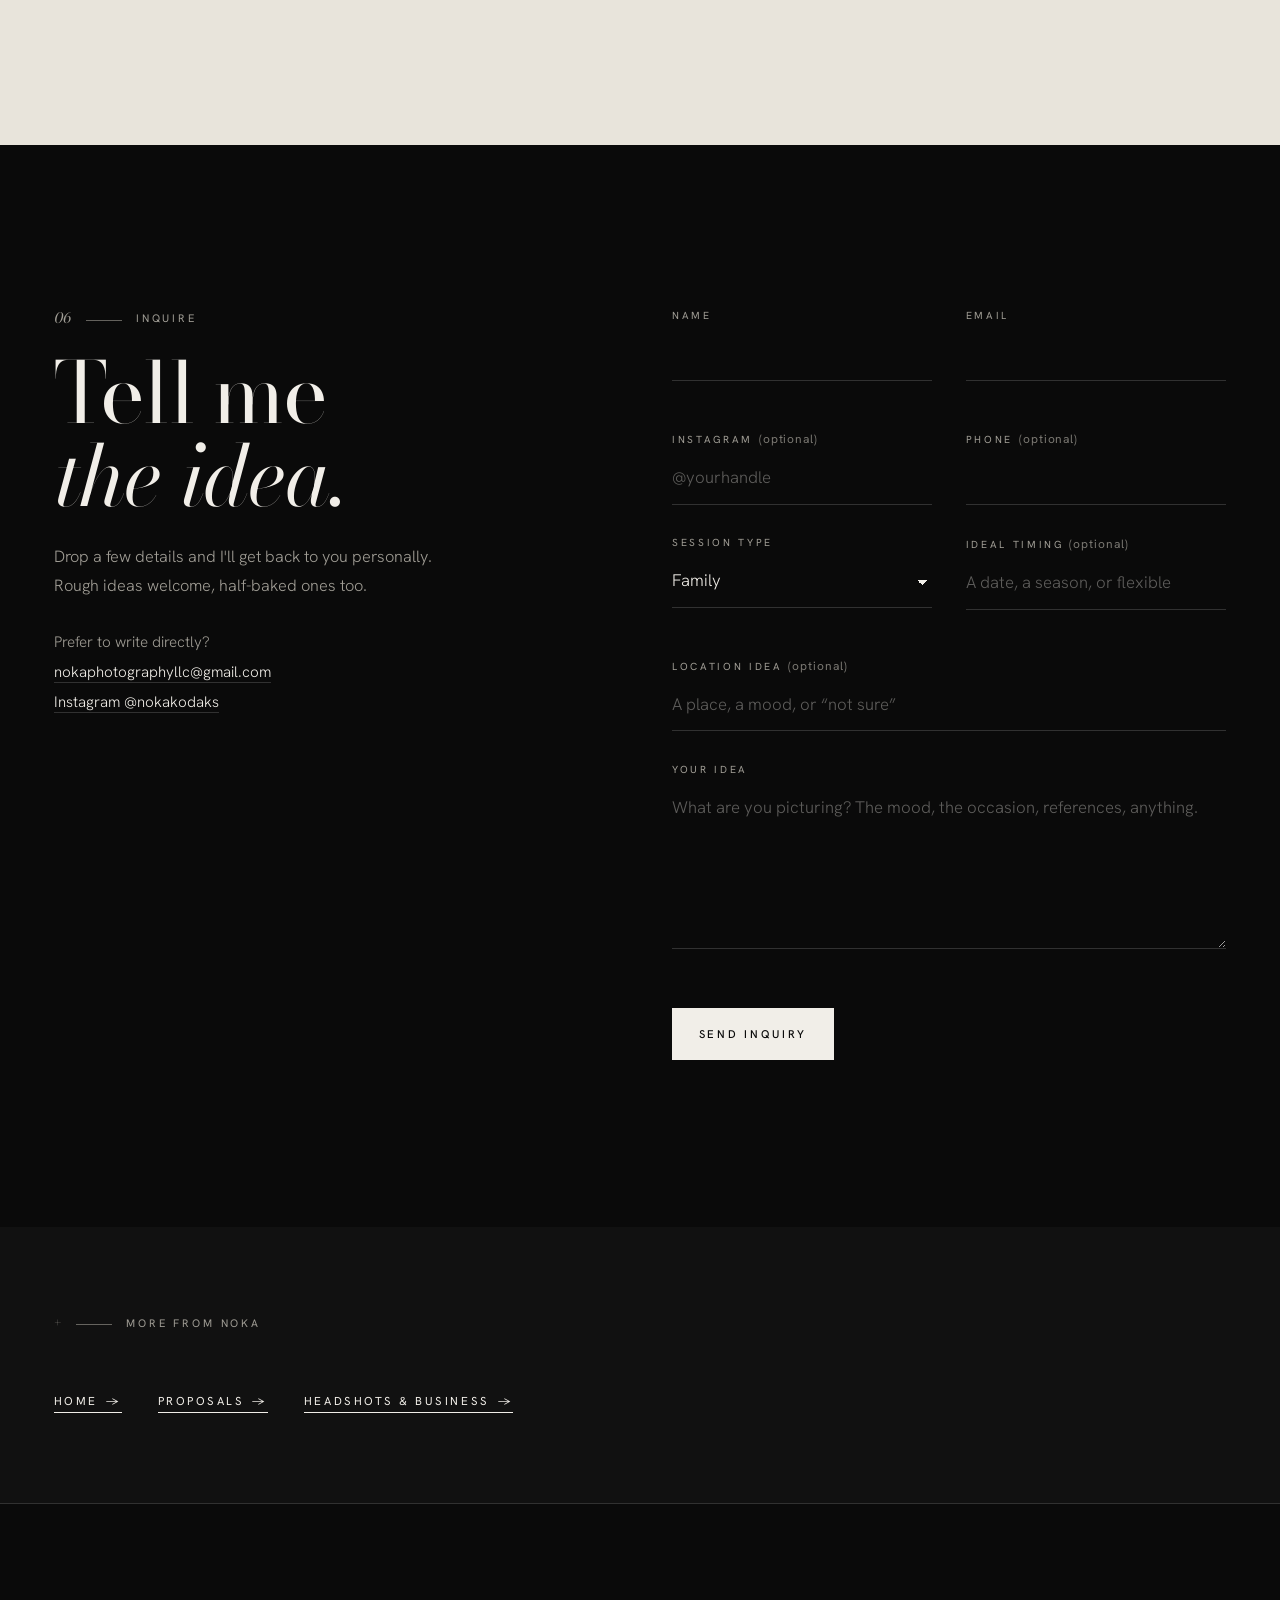
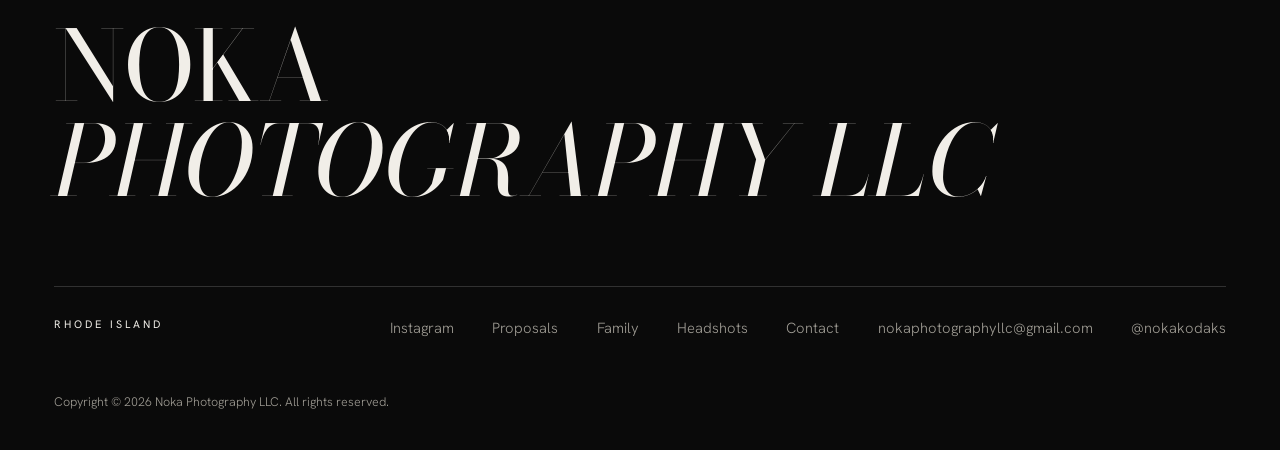
==== commit 67da1acd: "Inquiry form: add optional Instagram handle field Added to the homepage and the three service pages." ====
--- a/family/index.html
+++ b/family/index.html
@@ -269,6 +269,10 @@
             <span class="field__err" aria-live="polite"></span>
           </div>
           <div class="field">
+            <label for="f-instagram">Instagram <small>(optional)</small></label>
+            <input id="f-instagram" name="instagram" type="text" placeholder="@yourhandle" autocomplete="off" autocapitalize="none" autocorrect="off" spellcheck="false" maxlength="100">
+          </div>
+          <div class="field">
             <label for="f-phone">Phone <small>(optional)</small></label>
             <input id="f-phone" name="phone" type="tel" autocomplete="tel">
           </div>
@@ -301,7 +305,7 @@
             <label for="f-when">Ideal timing <small>(optional)</small></label>
             <input id="f-when" name="timing" type="text" placeholder="A date, a season, or flexible">
           </div>
-          <div class="field">
+          <div class="field field--full">
             <label for="f-where">Location idea <small>(optional)</small></label>
             <input id="f-where" name="location" type="text" placeholder="A place, a mood, or &ldquo;not sure&rdquo;">
           </div>
